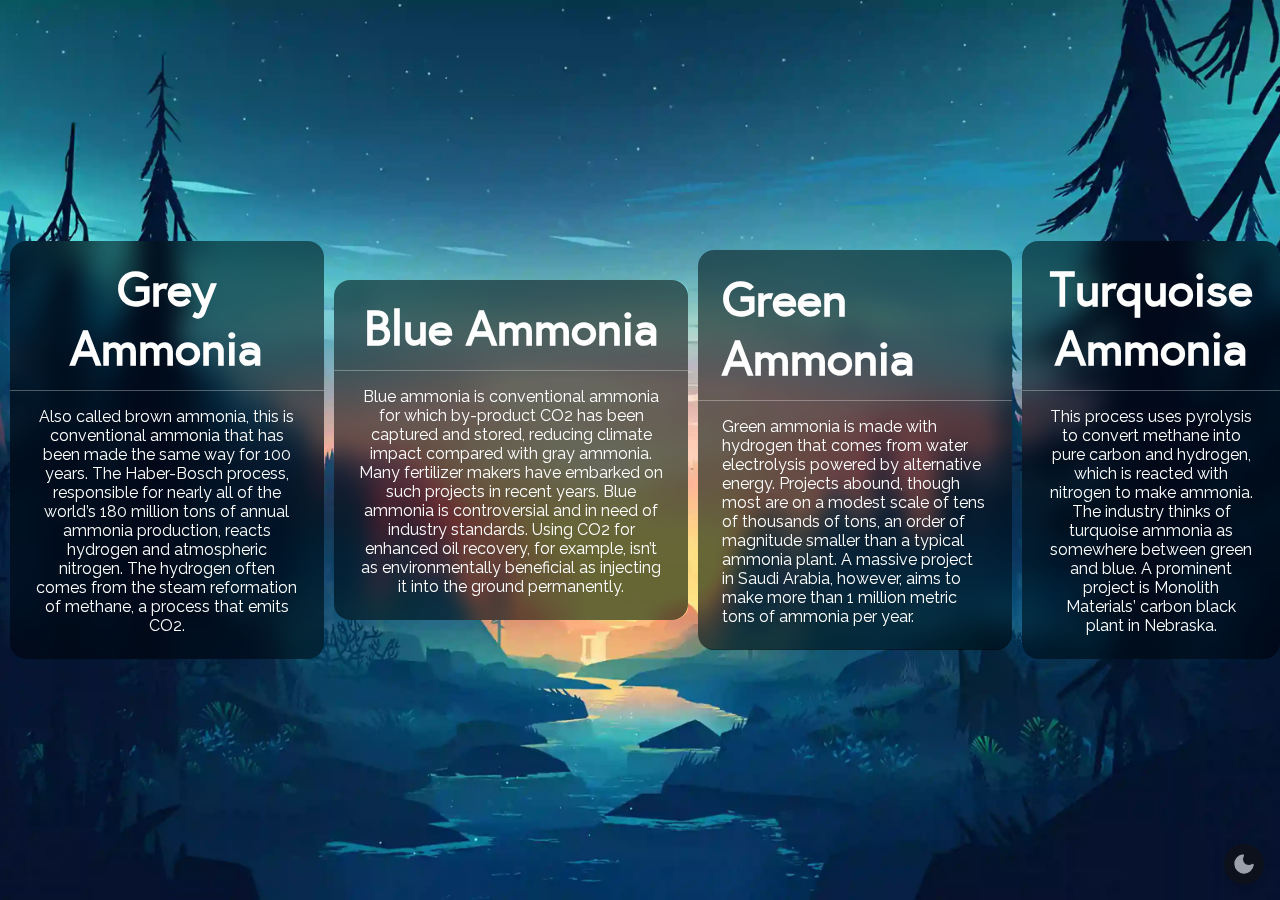
==== viewer.html @ a3c1992d "added content" ====
<!DOCTYPE html>
<html lang="en">
<head>
    <meta charset="UTF-8">
    <meta name="viewport" content="width=device-width, initial-scale=1.0">
    <meta name="description" content="Greener fuel, ammonia as fuel">

    <!-- Icons and manifest -->
    <link rel="apple-touch-icon" sizes="180x180" href="./apple-touch-icon.png">
    <link rel="icon" type="image/png" sizes="32x32" href="./favicon-32x32.png">
    <link rel="icon" type="image/png" sizes="16x16" href="./favicon-16x16.png">
    <link rel="manifest" href="./site.webmanifest">

    <title>Ammonia as Fuel</title>

    <link rel="stylesheet" href="assets/main.min.css">
    <link rel="stylesheet" href="assets/atoms.min.css">
    <link rel="stylesheet" href="assets/viewer.min.css">
    <link rel="stylesheet" href="assets/fonts.min.css">

    <script src="assets/lib/themeHandler.min.js" defer></script>
    <script src="assets/lib/ripple.min.js" defer></script>
    <script src="assets/javascript/main.min.js" defer></script>
</head>
<body class="ctr-c fh">
<!-- Bottom right theme button -->
<button class="ic-btn ctr-c brc" id="tBtn">
    <img src="static/icns/dark_mode_white.svg" alt="Change to dark theme" class="l" style="display:none">
    <img src="static/icns/light_mode_white.svg" alt="Change to light theme" class="d">
</button>
<!------>
<main class="txt-c p-txt__bg rd__1 fl-margin__0" style="margin-left: 10px">
    <h3 class="fs-3 mg-b__-75">Grey Ammonia</h3>
    <div class="btr-br fb"></div>
    <!------>
    <p>Also called brown ammonia, this is conventional ammonia that has been made the same way for 100 years.
        The Haber-Bosch process, responsible for nearly all of the world’s 180 million tons of annual ammonia production,
        reacts hydrogen and atmospheric nitrogen.
        The hydrogen often comes from the steam reformation of methane, a process that emits CO2.</p>
</main>
<main class="txt-c p-txt__bg rd__1 fl-margin__0" style="margin-left: 10px">
    <h3 class="fs-3 mg-b__-75">Blue Ammonia</h3>
    <div class="btr-br fb"></div>
    <!------>
    <p>Blue ammonia is conventional ammonia for which by-product CO2 has been captured and stored,
        reducing climate impact compared with gray ammonia.
        Many fertilizer makers have embarked on such projects in recent years.
        Blue ammonia is controversial and in need of industry standards.
        Using CO2 for enhanced oil recovery, for example,
        isn’t as environmentally beneficial as injecting it into the ground permanently.</p>
</main>
<main class=" p-txt__bg rd__1 fl-margin__0" style="margin-left: 10px">
    <h3 class="fs-3 mg-b__-75">Green Ammonia</h3>
    <div class="btr-br fb"></div>
    <!------>
    <p>Green ammonia is made with hydrogen that comes from water electrolysis powered by alternative energy.
        Projects abound, though most are on a modest scale of tens of thousands of tons,
        an order of magnitude smaller than a typical ammonia plant.
        A massive project in Saudi Arabia, however, aims to make more than 1 million metric tons of ammonia per year.</p>
</main>
<main class="txt-c p-txt__bg rd__1 fl-margin__0" style="margin-left: 10px">
    <h3 class="fs-3 mg-b__-75">Turquoise Ammonia</h3>
    <div class="btr-br fb"></div>
    <!------>
    <p>This process uses pyrolysis to convert methane into pure carbon and hydrogen,
        which is reacted with nitrogen to make ammonia.
        The industry thinks of turquoise ammonia as somewhere between green and blue.
        A prominent project is Monolith Materials’ carbon black plant in Nebraska.</p>
</main>
</body>
</html>
---- assets/main.min.css ----
body,body.lm{--brand:#1976d2;--p-brand:#1668ba;--s-brand:#13589c;--on-brand:#fff}body{padding:0;--g-green:#81c995;--g-orange:#fdd663;--g-red:#f28b82;--g-blue:#8ab4f8;--m-bg:#121212;--opp-bg:#fefefe;--not-that-opp-bg:rgba(255, 255, 255, .3);--ab-bg:rgba(0, 0, 0, .6);--flat-bg:#3f3f3f;--raised-bg:#5f5f5f;--higher-raised-bg:#7f7f7f;--max-raised-bg:#8f8f8f;--always-black:#000;--always-white:#fff;--not-funny-radius:.4rem;--funny-radius:1rem;--funnier-radius:1.5rem;--dont-use-this-radius:9999rem;--theme-trans-time:.44s;--misty:blur(12px) saturate(120%) brightness(120%);background-color:var(--m-bg);font-family:'Raleway',"Helvetica Neue",Helvetica,Courier,sans-serif;color:var(--opp-bg, #eee);transition:all var(--theme-trans-time) ease-in-out;transition-property:color,background-color}body.lm{--g-green:#34a853;--g-orange:#f9bb2d;--g-red:#ea4335;--g-blue:#4285f4;--m-bg:#fefefe;--opp-bg:#121212;--not-that-opp-bg:rgba(0, 0, 0, .3);--ab-bg:rgba(255, 255, 255, .6);--flat-bg:#ddd;--raised-bg:#ccc;--higher-raised-bg:#aaa;--max-raised-bg:#888}h1,h2,h3,h4{font-family:'Europa Regular',Helvetica,"Roboto Slab",Roboto,Arial,sans-serif}.f-btn,button{display:inline-block;-webkit-tap-highlight-color:transparent;border:0;outline:0;min-height:2rem;border-radius:var(--not-funny-radius);background-color:var(--brand);color:var(--on-brand);transition:background-color .2s ease-in-out,box-shadow .3s ease-in;box-shadow:0 3px 1px -2px rgba(0,0,0,.2),0 2px 2px 0 rgba(0,0,0,.14),0 1px 5px 0 rgba(0,0,0,.12);font-size:.8rem;line-height:2.25rem;font-weight:500;letter-spacing:.0892857143em;text-decoration:none;text-transform:uppercase;font-family:"Europa Regular",Roboto,Helvetica,sans-serif;padding:0 1rem}.f-btn:hover,button:hover{background-color:var(--p-brand);box-shadow:0 2px 4px -1px rgba(0,0,0,.2),0 4px 5px 0 rgba(0,0,0,.14),0 1px 10px 0 rgba(0,0,0,.12)}.f-btn:active,button:active{background-color:var(--s-brand)}button.ic-btn{height:2.5rem;width:2.5rem;border-radius:50%;background-color:var(--m-bg, #555);transition:all .2s ease-in-out;transition-property:background-color,opacity;opacity:.6;box-shadow:0 3px 5px -1px rgba(0,0,0,.2),0 6px 10px 0 rgba(0,0,0,.14),0 1px 18px 0 rgba(0,0,0,.12)}button.ic-btn.nbg{background-color:transparent!important}button.ic-btn:hover{background-color:var(--flat-bg, #666);opacity:1}button.ic-btn:active{background-color:var(--raised-bg, #888)}button.ic-btn#tBtn{transition:all .4s cubic-bezier(.53,.53,.49,1.59)}body.lm button.ic-btn#tBtn{transform:rotate(-360deg)}body.lm button.ic-btn>img{filter:invert(1)}button.ic-btn.lg>img{width:2.2rem;height:2.2rem}button.ic-btn>img{width:1.6rem;height:1.6rem;transition:filter var(--theme-trans-time) ease-in-out}header{position:fixed;top:-3.4rem;left:0;height:3.4rem;z-index:22;width:calc(100% - 2.4rem);display:flex;align-items:center;padding:0 1.2rem;transition:top .3s cubic-bezier(.4,0,0,1);background-color:var(--ab-bg, #111);backdrop-filter:var(--misty);border-radius:0 0 var(--funny-radius) var(--funny-radius)}header.v{top:0}body,header>*{margin:0}.btr-br{height:1px;background-color:var(--not-that-opp-bg);border-radius:1px}img{user-select:none;-webkit-user-drag:none}footer{background-color:var(--flat-bg);border-radius:var(--funny-radius) var(--funny-radius) 0 0;padding:1rem}footer>div.fr{display:flex;flex-wrap:wrap;margin:.7rem 0}footer>div.fr>a{color:var(--g-blue)}::-webkit-scrollbar{background-color:#fff;width:14px}::-webkit-scrollbar-track{background-color:#2b2b2b}::-webkit-scrollbar-corner{background-color:#2b2b2b}body.light ::-webkit-scrollbar-corner,body.light ::-webkit-scrollbar-track{background-color:#dfdfdf}::-webkit-scrollbar-thumb{background-color:#6b6b6b;border-radius:14px;border:3px solid #2b2b2b;transition:all 500ms ease-out}::-webkit-scrollbar-thumb:hover{background-color:#959595}.light ::-webkit-scrollbar-thumb{background-color:#969696!important;border:3px solid #dfdfdf!important}.light ::-webkit-scrollbar-thumb:hover{background-color:#656565!important}
---- assets/atoms.min.css ----
.fh{min-height:100vh}.fl-margin__0>:first-child{margin-top:0}.fl-margin__0>:last-child{margin-bottom:0}.mg-t__1{margin-top:1rem}.mg-t__-75{margin-top:.75rem}.mg-b__1{margin-bottom:1rem}.mg-b__-75{margin-bottom:.75rem}.mg-r__1{margin-right:1rem}.mg-r__-75{margin-right:.75rem}.mg-l__1{margin-left:1rem}.mg-l__-75{margin-left:.75rem}.mg-l__-5{margin-left:.5rem}.mg-l__-25{margin-left:.25rem}.p-txt{padding:1rem}.p-txt__bg{padding:1.2rem 1.5rem 1.5rem}.p-txt__bg>.fb{margin-left:-1.5rem;margin-right:-1.5rem}.ctr-c{display:flex;align-items:center;justify-content:center}.ctr-s{display:block;margin:0 auto}.txt-c{text-align:center}.fs-3{font-size:3em}.fs-2__5{font-size:2.5em}.fs-2{font-size:2em}.fs-1__5{font-size:1.5em}.fs-1{font-size:1em}.fs-__5{font-size:.5em}.w-100{width:100%}.op-0{opacity:0}.e-z12{box-shadow:0 7px 8px -4px rgba(0,0,0,.2),0 12px 17px 2px rgba(0,0,0,.14),0 5px 22px 4px rgba(0,0,0,.12)}.e-z6{box-shadow:0 3px 5px -1px rgba(0,0,0,.2),0 6px 10px 0 rgba(0,0,0,.14),0 1px 18px 0 rgba(0,0,0,.12)}.rd__1{border-radius:1rem}.fr>div.ff{flex-grow:1}.fr>*{margin:0 .5rem 0 0}.fr>:last-child{margin-right:0}.dp-b{display:block}.brc{position:fixed;bottom:1rem;right:1rem}.ratio__1-1:after{content:"";display:block;padding-bottom:100%}
---- assets/viewer.min.css ----
body{background-image:url(../static/img/horizon.webp);background-position:center;background-size:cover;background-repeat:no-repeat;overflow:hidden}main{background-color:var(--ab-bg);max-height:80vh;max-width:80vh;overflow:auto;backdrop-filter:var(--misty);transition:background-color .44s ease-in-out}
---- assets/fonts.min.css ----
@font-face{font-family:'Europa Regular';font-style:normal;font-display:swap;src:url(fonts/europareg.woff2) format("woff")}@font-face{font-family:'Raleway';font-style:normal;font-weight:400;font-display:swap;src:url(fonts/raleway.woff) format('woff');unicode-range:U+0000-00FF,U+0131,U+0152-0153,U+02BB-02BC,U+02C6,U+02DA,U+02DC,U+2000-206F,U+2074,U+20AC,U+2122,U+2191,U+2193,U+2212,U+2215,U+FEFF,U+FFFD}
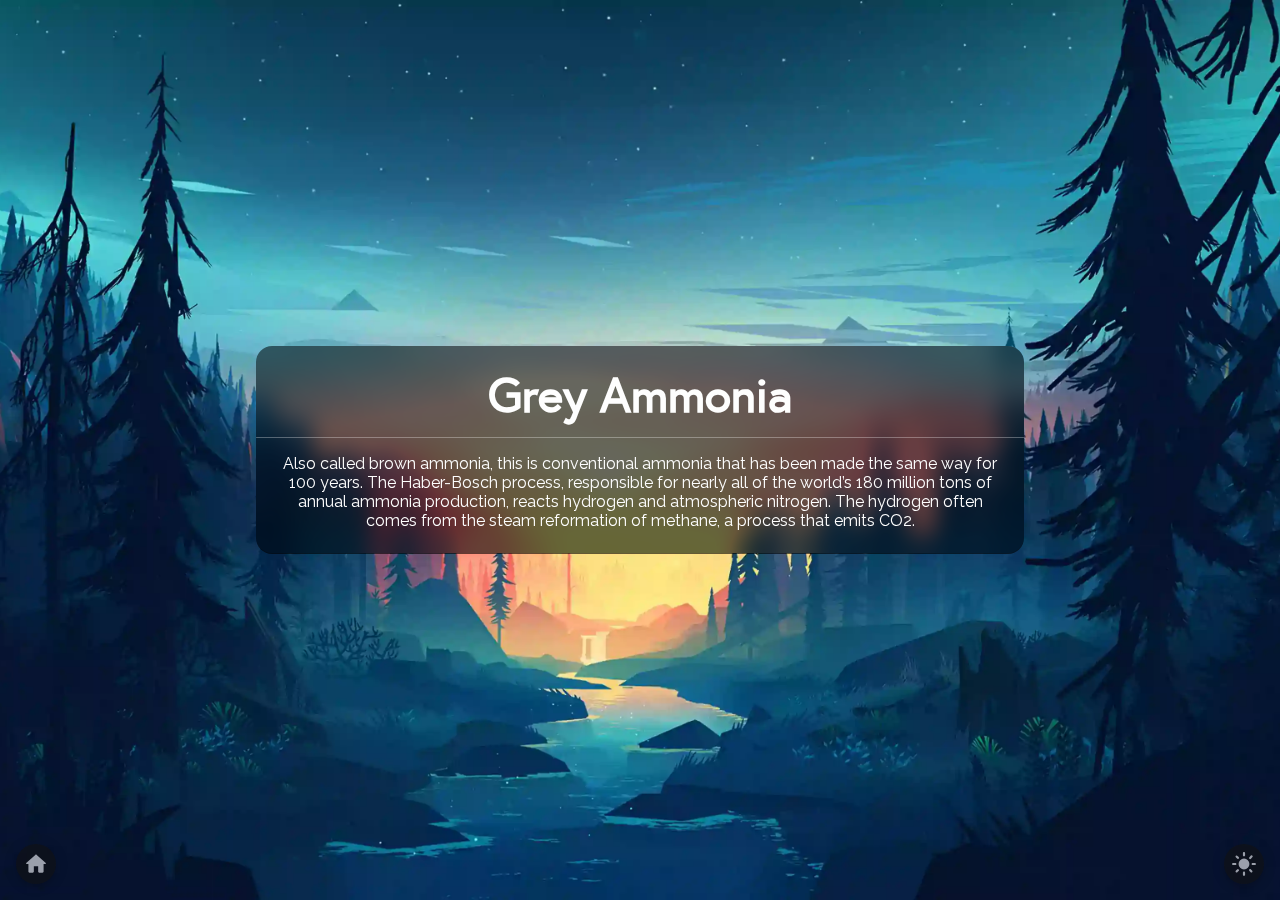
==== commit c917232d: "Added some JavaScript to go with content viewer and added proper links to read more buttons" ====
--- a/viewer.html
+++ b/viewer.html
@@ -20,16 +20,30 @@
 
     <script src="assets/lib/themeHandler.min.js" defer></script>
     <script src="assets/lib/ripple.min.js" defer></script>
+    <script src="assets/javascript/viewer.min.js" defer></script>
     <script src="assets/javascript/main.min.js" defer></script>
 </head>
 <body class="ctr-c fh">
 <!-- Bottom right theme button -->
 <button class="ic-btn ctr-c brc" id="tBtn">
-    <img src="static/icns/dark_mode_white.svg" alt="Change to dark theme" class="l" style="display:none">
-    <img src="static/icns/light_mode_white.svg" alt="Change to light theme" class="d">
+    <img src="static/icns/dark_mode_white.svg" alt="Change to dark theme" class="l lm">
+    <img src="static/icns/light_mode_white.svg" alt="Change to light theme" class="d dm">
 </button>
+<!-- Bottom left home button -->
+<button class="ic-btn ctr-c blc" onclick="document.location = './index.html'">
+    <img src="static/icns/home_white.svg" alt="Go home" class="l">
+</button>
+
+<div class="txt-c p-txt__bg rd__1 fl-margin__0 c c__l">
+    <h3>Loading, please wait...</h3>
+    <div class="btr-br fb"></div>
+    <p>If this message does not go away in a few seconds, please reload the page</p>
+    <button class="btn-rp f-btn" onclick="document.location.reload()">Reload</button>
+</div>
+
+<!-- Content -->
 <!------>
-<main class="txt-c p-txt__bg rd__1 fl-margin__0" style="margin-left: 10px">
+<div class="txt-c p-txt__bg rd__1 fl-margin__0 c c__grey">
     <h3 class="fs-3 mg-b__-75">Grey Ammonia</h3>
     <div class="btr-br fb"></div>
     <!------>
@@ -37,8 +51,8 @@
         The Haber-Bosch process, responsible for nearly all of the world’s 180 million tons of annual ammonia production,
         reacts hydrogen and atmospheric nitrogen.
         The hydrogen often comes from the steam reformation of methane, a process that emits CO2.</p>
-</main>
-<main class="txt-c p-txt__bg rd__1 fl-margin__0" style="margin-left: 10px">
+</div>
+<div class="txt-c p-txt__bg rd__1 fl-margin__0 c c__blue">
     <h3 class="fs-3 mg-b__-75">Blue Ammonia</h3>
     <div class="btr-br fb"></div>
     <!------>
@@ -48,8 +62,8 @@
         Blue ammonia is controversial and in need of industry standards.
         Using CO2 for enhanced oil recovery, for example,
         isn’t as environmentally beneficial as injecting it into the ground permanently.</p>
-</main>
-<main class=" p-txt__bg rd__1 fl-margin__0" style="margin-left: 10px">
+</div>
+<div class=" p-txt__bg rd__1 fl-margin__0 c c__green">
     <h3 class="fs-3 mg-b__-75">Green Ammonia</h3>
     <div class="btr-br fb"></div>
     <!------>
@@ -57,8 +71,8 @@
         Projects abound, though most are on a modest scale of tens of thousands of tons,
         an order of magnitude smaller than a typical ammonia plant.
         A massive project in Saudi Arabia, however, aims to make more than 1 million metric tons of ammonia per year.</p>
-</main>
-<main class="txt-c p-txt__bg rd__1 fl-margin__0" style="margin-left: 10px">
+</div>
+<div class="txt-c p-txt__bg rd__1 fl-margin__0 c c__t">
     <h3 class="fs-3 mg-b__-75">Turquoise Ammonia</h3>
     <div class="btr-br fb"></div>
     <!------>
@@ -66,6 +80,6 @@
         which is reacted with nitrogen to make ammonia.
         The industry thinks of turquoise ammonia as somewhere between green and blue.
         A prominent project is Monolith Materials’ carbon black plant in Nebraska.</p>
-</main>
+</div>
 </body>
 </html>--- a/assets/main.min.css
+++ b/assets/main.min.css
@@ -1 +1 @@
-body,body.lm{--brand:#1976d2;--p-brand:#1668ba;--s-brand:#13589c;--on-brand:#fff}body{padding:0;--g-green:#81c995;--g-orange:#fdd663;--g-red:#f28b82;--g-blue:#8ab4f8;--m-bg:#121212;--opp-bg:#fefefe;--not-that-opp-bg:rgba(255, 255, 255, .3);--ab-bg:rgba(0, 0, 0, .6);--flat-bg:#3f3f3f;--raised-bg:#5f5f5f;--higher-raised-bg:#7f7f7f;--max-raised-bg:#8f8f8f;--always-black:#000;--always-white:#fff;--not-funny-radius:.4rem;--funny-radius:1rem;--funnier-radius:1.5rem;--dont-use-this-radius:9999rem;--theme-trans-time:.44s;--misty:blur(12px) saturate(120%) brightness(120%);background-color:var(--m-bg);font-family:'Raleway',"Helvetica Neue",Helvetica,Courier,sans-serif;color:var(--opp-bg, #eee);transition:all var(--theme-trans-time) ease-in-out;transition-property:color,background-color}body.lm{--g-green:#34a853;--g-orange:#f9bb2d;--g-red:#ea4335;--g-blue:#4285f4;--m-bg:#fefefe;--opp-bg:#121212;--not-that-opp-bg:rgba(0, 0, 0, .3);--ab-bg:rgba(255, 255, 255, .6);--flat-bg:#ddd;--raised-bg:#ccc;--higher-raised-bg:#aaa;--max-raised-bg:#888}h1,h2,h3,h4{font-family:'Europa Regular',Helvetica,"Roboto Slab",Roboto,Arial,sans-serif}.f-btn,button{display:inline-block;-webkit-tap-highlight-color:transparent;border:0;outline:0;min-height:2rem;border-radius:var(--not-funny-radius);background-color:var(--brand);color:var(--on-brand);transition:background-color .2s ease-in-out,box-shadow .3s ease-in;box-shadow:0 3px 1px -2px rgba(0,0,0,.2),0 2px 2px 0 rgba(0,0,0,.14),0 1px 5px 0 rgba(0,0,0,.12);font-size:.8rem;line-height:2.25rem;font-weight:500;letter-spacing:.0892857143em;text-decoration:none;text-transform:uppercase;font-family:"Europa Regular",Roboto,Helvetica,sans-serif;padding:0 1rem}.f-btn:hover,button:hover{background-color:var(--p-brand);box-shadow:0 2px 4px -1px rgba(0,0,0,.2),0 4px 5px 0 rgba(0,0,0,.14),0 1px 10px 0 rgba(0,0,0,.12)}.f-btn:active,button:active{background-color:var(--s-brand)}button.ic-btn{height:2.5rem;width:2.5rem;border-radius:50%;background-color:var(--m-bg, #555);transition:all .2s ease-in-out;transition-property:background-color,opacity;opacity:.6;box-shadow:0 3px 5px -1px rgba(0,0,0,.2),0 6px 10px 0 rgba(0,0,0,.14),0 1px 18px 0 rgba(0,0,0,.12)}button.ic-btn.nbg{background-color:transparent!important}button.ic-btn:hover{background-color:var(--flat-bg, #666);opacity:1}button.ic-btn:active{background-color:var(--raised-bg, #888)}button.ic-btn#tBtn{transition:all .4s cubic-bezier(.53,.53,.49,1.59)}body.lm button.ic-btn#tBtn{transform:rotate(-360deg)}body.lm button.ic-btn>img{filter:invert(1)}button.ic-btn.lg>img{width:2.2rem;height:2.2rem}button.ic-btn>img{width:1.6rem;height:1.6rem;transition:filter var(--theme-trans-time) ease-in-out}header{position:fixed;top:-3.4rem;left:0;height:3.4rem;z-index:22;width:calc(100% - 2.4rem);display:flex;align-items:center;padding:0 1.2rem;transition:top .3s cubic-bezier(.4,0,0,1);background-color:var(--ab-bg, #111);backdrop-filter:var(--misty);border-radius:0 0 var(--funny-radius) var(--funny-radius)}header.v{top:0}body,header>*{margin:0}.btr-br{height:1px;background-color:var(--not-that-opp-bg);border-radius:1px}img{user-select:none;-webkit-user-drag:none}footer{background-color:var(--flat-bg);border-radius:var(--funny-radius) var(--funny-radius) 0 0;padding:1rem}footer>div.fr{display:flex;flex-wrap:wrap;margin:.7rem 0}footer>div.fr>a{color:var(--g-blue)}::-webkit-scrollbar{background-color:#fff;width:14px}::-webkit-scrollbar-track{background-color:#2b2b2b}::-webkit-scrollbar-corner{background-color:#2b2b2b}body.light ::-webkit-scrollbar-corner,body.light ::-webkit-scrollbar-track{background-color:#dfdfdf}::-webkit-scrollbar-thumb{background-color:#6b6b6b;border-radius:14px;border:3px solid #2b2b2b;transition:all 500ms ease-out}::-webkit-scrollbar-thumb:hover{background-color:#959595}.light ::-webkit-scrollbar-thumb{background-color:#969696!important;border:3px solid #dfdfdf!important}.light ::-webkit-scrollbar-thumb:hover{background-color:#656565!important}+body,body.lm{--brand: #1976d2;--p-brand: #1668ba;--s-brand: #13589c;--on-brand: #fff}body{padding:0;--g-green: #81c995;--g-orange: #fdd663;--g-red: #f28b82;--g-blue: #8ab4f8;--m-bg: #121212;--opp-bg: #fefefe;--not-that-opp-bg: rgba(255, 255, 255, .3);--ab-bg: rgba(0, 0, 0, .6);--flat-bg: #3f3f3f;--raised-bg: #5f5f5f;--higher-raised-bg: #7f7f7f;--max-raised-bg: #8f8f8f;--always-black: #000;--always-white: #fff;--not-funny-radius: .4rem;--funny-radius: 1rem;--funnier-radius: 1.5rem;--dont-use-this-radius: 9999rem;--theme-trans-time: .44s;--misty: blur(12px) saturate(120%) brightness(120%);background-color:var(--m-bg);font-family:'Raleway',"Helvetica Neue",Helvetica,Courier,sans-serif;color:var(--opp-bg, #eee);transition:all var(--theme-trans-time) ease-in-out;transition-property:color,background-color}body.lm{--g-green: #34a853;--g-orange: #f9bb2d;--g-red: #ea4335;--g-blue: #4285f4;--m-bg: #fefefe;--opp-bg: #121212;--not-that-opp-bg: rgba(0, 0, 0, .3);--ab-bg: rgba(255, 255, 255, .6);--flat-bg: #ddd;--raised-bg: #ccc;--higher-raised-bg: #aaa;--max-raised-bg: #888}h1,h2,h3,h4{font-family:'Europa Regular',Helvetica,"Roboto Slab",Roboto,Arial,sans-serif}.f-btn,button{display:inline-block;-webkit-tap-highlight-color:transparent;border:0;outline:0;min-height:2rem;border-radius:var(--not-funny-radius);background-color:var(--brand);color:var(--on-brand);transition:background-color .2s ease-in-out,box-shadow .3s ease-in;box-shadow:0 3px 1px -2px rgba(0,0,0,.2),0 2px 2px 0 rgba(0,0,0,.14),0 1px 5px 0 rgba(0,0,0,.12);font-size:.8rem;line-height:2.25rem;font-weight:500;letter-spacing:.0892857143em;text-decoration:none;text-transform:uppercase;font-family:"Europa Regular",Roboto,Helvetica,sans-serif;padding:0 1rem}.f-btn:hover,button:hover{background-color:var(--p-brand);box-shadow:0 2px 4px -1px rgba(0,0,0,.2),0 4px 5px 0 rgba(0,0,0,.14),0 1px 10px 0 rgba(0,0,0,.12)}.f-btn:active,button:active{background-color:var(--s-brand)}button.ic-btn{height:2.5rem;width:2.5rem;border-radius:50%;background-color:var(--m-bg, #555);transition:all .2s ease-in-out;transition-property:background-color,opacity;opacity:.6;box-shadow:0 3px 5px -1px rgba(0,0,0,.2),0 6px 10px 0 rgba(0,0,0,.14),0 1px 18px 0 rgba(0,0,0,.12)}button.ic-btn.nbg{background-color:transparent!important}button.ic-btn:hover{background-color:var(--flat-bg, #666);opacity:1}button.ic-btn:active{background-color:var(--raised-bg, #888)}button.ic-btn#tBtn{transition:all .4s cubic-bezier(.53,.53,.49,1.59)}body.lm button.ic-btn#tBtn{transform:rotate(-360deg)}body.lm button.ic-btn>img{filter:invert(1)}button.ic-btn.lg>img{width:2.2rem;height:2.2rem}button.ic-btn>img{width:1.6rem;height:1.6rem;transition:filter var(--theme-trans-time) ease-in-out}header{position:fixed;top:-3.4rem;left:0;height:3.4rem;z-index:22;width:calc(100% - 2.4rem);display:flex;align-items:center;padding:0 1.2rem;transition:top .3s cubic-bezier(.4,0,0,1);background-color:var(--ab-bg, #111);backdrop-filter:var(--misty);border-radius:0 0 var(--funny-radius) var(--funny-radius)}header.v{top:0}body,header>*{margin:0}.btr-br{height:1px;background-color:var(--not-that-opp-bg);border-radius:1px}img{user-select:none;-webkit-user-drag:none}footer{background-color:var(--flat-bg);border-radius:var(--funny-radius) var(--funny-radius) 0 0;padding:1rem}footer>div.fr{display:flex;flex-wrap:wrap;margin:.7rem 0}footer>div.fr>a{color:var(--g-blue)}::-webkit-scrollbar{background-color:#fff;width:14px}::-webkit-scrollbar-track{background-color:#2b2b2b}::-webkit-scrollbar-corner{background-color:#2b2b2b}body.light ::-webkit-scrollbar-corner,body.light ::-webkit-scrollbar-track{background-color:#dfdfdf}::-webkit-scrollbar-thumb{background-color:#6b6b6b;border-radius:14px;border:3px solid #2b2b2b;transition:all 500ms ease-out}::-webkit-scrollbar-thumb:hover{background-color:#959595}.light ::-webkit-scrollbar-thumb{background-color:#969696!important;border:3px solid #dfdfdf!important}.light ::-webkit-scrollbar-thumb:hover{background-color:#656565!important}--- a/assets/atoms.min.css
+++ b/assets/atoms.min.css
@@ -1 +1 @@
-.fh{min-height:100vh}.fl-margin__0>:first-child{margin-top:0}.fl-margin__0>:last-child{margin-bottom:0}.mg-t__1{margin-top:1rem}.mg-t__-75{margin-top:.75rem}.mg-b__1{margin-bottom:1rem}.mg-b__-75{margin-bottom:.75rem}.mg-r__1{margin-right:1rem}.mg-r__-75{margin-right:.75rem}.mg-l__1{margin-left:1rem}.mg-l__-75{margin-left:.75rem}.mg-l__-5{margin-left:.5rem}.mg-l__-25{margin-left:.25rem}.p-txt{padding:1rem}.p-txt__bg{padding:1.2rem 1.5rem 1.5rem}.p-txt__bg>.fb{margin-left:-1.5rem;margin-right:-1.5rem}.ctr-c{display:flex;align-items:center;justify-content:center}.ctr-s{display:block;margin:0 auto}.txt-c{text-align:center}.fs-3{font-size:3em}.fs-2__5{font-size:2.5em}.fs-2{font-size:2em}.fs-1__5{font-size:1.5em}.fs-1{font-size:1em}.fs-__5{font-size:.5em}.w-100{width:100%}.op-0{opacity:0}.e-z12{box-shadow:0 7px 8px -4px rgba(0,0,0,.2),0 12px 17px 2px rgba(0,0,0,.14),0 5px 22px 4px rgba(0,0,0,.12)}.e-z6{box-shadow:0 3px 5px -1px rgba(0,0,0,.2),0 6px 10px 0 rgba(0,0,0,.14),0 1px 18px 0 rgba(0,0,0,.12)}.rd__1{border-radius:1rem}.fr>div.ff{flex-grow:1}.fr>*{margin:0 .5rem 0 0}.fr>:last-child{margin-right:0}.dp-b{display:block}.brc{position:fixed;bottom:1rem;right:1rem}.ratio__1-1:after{content:"";display:block;padding-bottom:100%}+.fh{min-height:100vh}.fl-margin__0>:first-child{margin-top:0}.fl-margin__0>:last-child{margin-bottom:0}.mg-t__1{margin-top:1rem}.mg-t__-75{margin-top:.75rem}.mg-b__1{margin-bottom:1rem}.mg-b__-75{margin-bottom:.75rem}.mg-r__1{margin-right:1rem}.mg-r__-75{margin-right:.75rem}.mg-l__1{margin-left:1rem}.mg-l__-75{margin-left:.75rem}.mg-l__-5{margin-left:.5rem}.mg-l__-25{margin-left:.25rem}.p-txt{padding:1rem}.p-txt__bg{padding:1.2rem 1.5rem 1.5rem}.p-txt__bg>.fb{margin-left:-1.5rem;margin-right:-1.5rem}.ctr-c{display:flex;align-items:center;justify-content:center}.ctr-s{display:block;margin:0 auto}.txt-c{text-align:center}.fs-3{font-size:3em}.fs-2__5{font-size:2.5em}.fs-2{font-size:2em}.fs-1__5{font-size:1.5em}.fs-1{font-size:1em}.fs-__5{font-size:.5em}.w-100{width:100%}.op-0{opacity:0}.e-z12{box-shadow:0 7px 8px -4px rgba(0,0,0,.2),0 12px 17px 2px rgba(0,0,0,.14),0 5px 22px 4px rgba(0,0,0,.12)}.e-z6{box-shadow:0 3px 5px -1px rgba(0,0,0,.2),0 6px 10px 0 rgba(0,0,0,.14),0 1px 18px 0 rgba(0,0,0,.12)}.rd__1{border-radius:1rem}.fr>div.ff{flex-grow:1}.fr>*{margin:0 .5rem 0 0}.fr>:last-child{margin-right:0}.dp-b{display:block}.blc,.brc{position:fixed;bottom:1rem;z-index:12}.brc{right:1rem}.blc{left:1rem}body:not(.lm) .lm{display:none}body.lm .dm{display:none}.ratio__1-1:after{content:"";display:block;padding-bottom:100%}--- a/assets/viewer.min.css
+++ b/assets/viewer.min.css
@@ -1 +1 @@
-body{background-image:url(../static/img/horizon.webp);background-position:center;background-size:cover;background-repeat:no-repeat;overflow:hidden}main{background-color:var(--ab-bg);max-height:80vh;max-width:80vh;overflow:auto;backdrop-filter:var(--misty);transition:background-color .44s ease-in-out}+body{background-image:url(../static/img/horizon.webp);background-position:center;background-size:cover;background-repeat:no-repeat;overflow:hidden}div.c{background-color:var(--ab-bg);max-height:80vh;max-width:80vh;overflow:auto;backdrop-filter:var(--misty);transition:background-color .44s ease-in-out}body.p__blue div.c.c__l,body.p__green div.c.c__l,body.p__grey div.c.c__l,body.p__turquoise div.c.c__l,div.c{display:none}body.p__blue div.c.c__blue,body.p__green div.c.c__green,body.p__grey div.c.c__grey,body.p__turquoise div.c.c__t,div.c.c__l{display:block}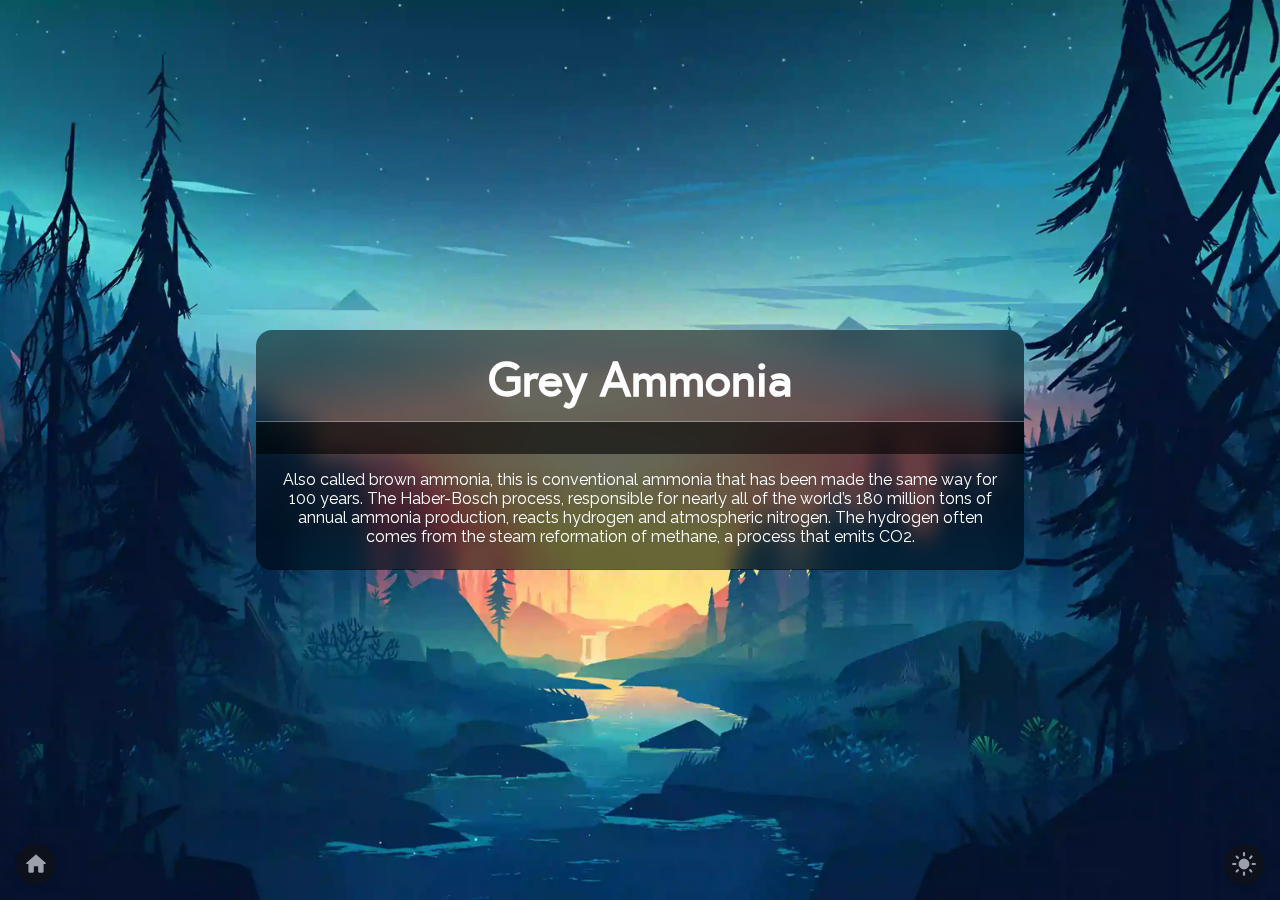
==== commit 09275f7a: "Some polishes to landing page" ====
--- a/viewer.html
+++ b/viewer.html
@@ -47,6 +47,12 @@
     <h3 class="fs-3 mg-b__-75">Grey Ammonia</h3>
     <div class="btr-br fb"></div>
     <!------>
+    <nav>
+        <button></button>
+        <button></button>
+        <button></button>
+        <button></button>
+    </nav>
     <p>Also called brown ammonia, this is conventional ammonia that has been made the same way for 100 years.
         The Haber-Bosch process, responsible for nearly all of the world’s 180 million tons of annual ammonia production,
         reacts hydrogen and atmospheric nitrogen.
@@ -56,6 +62,12 @@
     <h3 class="fs-3 mg-b__-75">Blue Ammonia</h3>
     <div class="btr-br fb"></div>
     <!------>
+    <nav>
+        <button class="s">Lol</button>
+        <button>Have</button>
+        <button>Fun</button>
+        <button>!!!</button>
+    </nav>
     <p>Blue ammonia is conventional ammonia for which by-product CO2 has been captured and stored,
         reducing climate impact compared with gray ammonia.
         Many fertilizer makers have embarked on such projects in recent years.
@@ -67,6 +79,12 @@
     <h3 class="fs-3 mg-b__-75">Green Ammonia</h3>
     <div class="btr-br fb"></div>
     <!------>
+    <nav>
+        <button></button>
+        <button></button>
+        <button></button>
+        <button></button>
+    </nav>
     <p>Green ammonia is made with hydrogen that comes from water electrolysis powered by alternative energy.
         Projects abound, though most are on a modest scale of tens of thousands of tons,
         an order of magnitude smaller than a typical ammonia plant.
@@ -76,6 +94,12 @@
     <h3 class="fs-3 mg-b__-75">Turquoise Ammonia</h3>
     <div class="btr-br fb"></div>
     <!------>
+    <nav>
+        <button></button>
+        <button></button>
+        <button></button>
+        <button></button>
+    </nav>
     <p>This process uses pyrolysis to convert methane into pure carbon and hydrogen,
         which is reacted with nitrogen to make ammonia.
         The industry thinks of turquoise ammonia as somewhere between green and blue.
--- a/assets/main.min.css
+++ b/assets/main.min.css
@@ -1 +1 @@
-body,body.lm{--brand: #1976d2;--p-brand: #1668ba;--s-brand: #13589c;--on-brand: #fff}body{padding:0;--g-green: #81c995;--g-orange: #fdd663;--g-red: #f28b82;--g-blue: #8ab4f8;--m-bg: #121212;--opp-bg: #fefefe;--not-that-opp-bg: rgba(255, 255, 255, .3);--ab-bg: rgba(0, 0, 0, .6);--flat-bg: #3f3f3f;--raised-bg: #5f5f5f;--higher-raised-bg: #7f7f7f;--max-raised-bg: #8f8f8f;--always-black: #000;--always-white: #fff;--not-funny-radius: .4rem;--funny-radius: 1rem;--funnier-radius: 1.5rem;--dont-use-this-radius: 9999rem;--theme-trans-time: .44s;--misty: blur(12px) saturate(120%) brightness(120%);background-color:var(--m-bg);font-family:'Raleway',"Helvetica Neue",Helvetica,Courier,sans-serif;color:var(--opp-bg, #eee);transition:all var(--theme-trans-time) ease-in-out;transition-property:color,background-color}body.lm{--g-green: #34a853;--g-orange: #f9bb2d;--g-red: #ea4335;--g-blue: #4285f4;--m-bg: #fefefe;--opp-bg: #121212;--not-that-opp-bg: rgba(0, 0, 0, .3);--ab-bg: rgba(255, 255, 255, .6);--flat-bg: #ddd;--raised-bg: #ccc;--higher-raised-bg: #aaa;--max-raised-bg: #888}h1,h2,h3,h4{font-family:'Europa Regular',Helvetica,"Roboto Slab",Roboto,Arial,sans-serif}.f-btn,button{display:inline-block;-webkit-tap-highlight-color:transparent;border:0;outline:0;min-height:2rem;border-radius:var(--not-funny-radius);background-color:var(--brand);color:var(--on-brand);transition:background-color .2s ease-in-out,box-shadow .3s ease-in;box-shadow:0 3px 1px -2px rgba(0,0,0,.2),0 2px 2px 0 rgba(0,0,0,.14),0 1px 5px 0 rgba(0,0,0,.12);font-size:.8rem;line-height:2.25rem;font-weight:500;letter-spacing:.0892857143em;text-decoration:none;text-transform:uppercase;font-family:"Europa Regular",Roboto,Helvetica,sans-serif;padding:0 1rem}.f-btn:hover,button:hover{background-color:var(--p-brand);box-shadow:0 2px 4px -1px rgba(0,0,0,.2),0 4px 5px 0 rgba(0,0,0,.14),0 1px 10px 0 rgba(0,0,0,.12)}.f-btn:active,button:active{background-color:var(--s-brand)}button.ic-btn{height:2.5rem;width:2.5rem;border-radius:50%;background-color:var(--m-bg, #555);transition:all .2s ease-in-out;transition-property:background-color,opacity;opacity:.6;box-shadow:0 3px 5px -1px rgba(0,0,0,.2),0 6px 10px 0 rgba(0,0,0,.14),0 1px 18px 0 rgba(0,0,0,.12)}button.ic-btn.nbg{background-color:transparent!important}button.ic-btn:hover{background-color:var(--flat-bg, #666);opacity:1}button.ic-btn:active{background-color:var(--raised-bg, #888)}button.ic-btn#tBtn{transition:all .4s cubic-bezier(.53,.53,.49,1.59)}body.lm button.ic-btn#tBtn{transform:rotate(-360deg)}body.lm button.ic-btn>img{filter:invert(1)}button.ic-btn.lg>img{width:2.2rem;height:2.2rem}button.ic-btn>img{width:1.6rem;height:1.6rem;transition:filter var(--theme-trans-time) ease-in-out}header{position:fixed;top:-3.4rem;left:0;height:3.4rem;z-index:22;width:calc(100% - 2.4rem);display:flex;align-items:center;padding:0 1.2rem;transition:top .3s cubic-bezier(.4,0,0,1);background-color:var(--ab-bg, #111);backdrop-filter:var(--misty);border-radius:0 0 var(--funny-radius) var(--funny-radius)}header.v{top:0}body,header>*{margin:0}.btr-br{height:1px;background-color:var(--not-that-opp-bg);border-radius:1px}img{user-select:none;-webkit-user-drag:none}footer{background-color:var(--flat-bg);border-radius:var(--funny-radius) var(--funny-radius) 0 0;padding:1rem}footer>div.fr{display:flex;flex-wrap:wrap;margin:.7rem 0}footer>div.fr>a{color:var(--g-blue)}::-webkit-scrollbar{background-color:#fff;width:14px}::-webkit-scrollbar-track{background-color:#2b2b2b}::-webkit-scrollbar-corner{background-color:#2b2b2b}body.light ::-webkit-scrollbar-corner,body.light ::-webkit-scrollbar-track{background-color:#dfdfdf}::-webkit-scrollbar-thumb{background-color:#6b6b6b;border-radius:14px;border:3px solid #2b2b2b;transition:all 500ms ease-out}::-webkit-scrollbar-thumb:hover{background-color:#959595}.light ::-webkit-scrollbar-thumb{background-color:#969696!important;border:3px solid #dfdfdf!important}.light ::-webkit-scrollbar-thumb:hover{background-color:#656565!important}+body,body.lm{--brand:#1976d2;--p-brand:#1668ba;--s-brand:#13589c;--on-brand:#fff}body{padding:0;--g-green:#81c995;--g-orange:#fdd663;--g-red:#f28b82;--g-blue:#8ab4f8;--m-bg:#121212;--opp-bg:#fefefe;--not-that-opp-bg:rgba(255, 255, 255, .3);--ab-bg:rgba(0, 0, 0, .6);--flat-bg:#3f3f3f;--raised-bg:#5f5f5f;--higher-raised-bg:#7f7f7f;--max-raised-bg:#8f8f8f;--always-black:#000;--always-white:#fff;--not-funny-radius:.4rem;--funny-radius:1rem;--funnier-radius:1.5rem;--dont-use-this-radius:9999rem;--theme-trans-time:.44s;--misty:blur(12px) saturate(120%) brightness(120%);background-color:var(--m-bg);font-family:'Raleway',"Helvetica Neue",Helvetica,Courier,sans-serif;color:var(--opp-bg, #eee);transition:all var(--theme-trans-time) ease-in-out;transition-property:color,background-color}body.lm{--g-green:#34a853;--g-orange:#f9bb2d;--g-red:#ea4335;--g-blue:#4285f4;--m-bg:#fefefe;--opp-bg:#121212;--not-that-opp-bg:rgba(0, 0, 0, .3);--ab-bg:rgba(255, 255, 255, .6);--flat-bg:#ddd;--raised-bg:#ccc;--higher-raised-bg:#aaa;--max-raised-bg:#888}h1,h2,h3,h4{font-family:'Europa Regular',Helvetica,"Roboto Slab",Roboto,Arial,sans-serif}.f-btn,button{display:inline-block;-webkit-tap-highlight-color:transparent;border:0;outline:0;min-height:2rem;border-radius:var(--not-funny-radius);background-color:var(--brand);color:var(--on-brand);transition:background-color .2s ease-in-out,box-shadow .3s ease-in;box-shadow:0 3px 1px -2px rgba(0,0,0,.2),0 2px 2px 0 rgba(0,0,0,.14),0 1px 5px 0 rgba(0,0,0,.12);font-size:.8rem;line-height:2.25rem;font-weight:500;letter-spacing:.0892857143em;text-decoration:none;text-transform:uppercase;font-family:"Europa Regular",Roboto,Helvetica,sans-serif;padding:0 1rem}.f-btn:hover,button:hover{background-color:var(--p-brand);box-shadow:0 2px 4px -1px rgba(0,0,0,.2),0 4px 5px 0 rgba(0,0,0,.14),0 1px 10px 0 rgba(0,0,0,.12)}.f-btn:active,button:active{background-color:var(--s-brand)}button.ic-btn{height:2.5rem;width:2.5rem;border-radius:50%;background-color:var(--m-bg, #555);transition:all .2s ease-in-out;transition-property:background-color,opacity;opacity:.6;box-shadow:0 3px 5px -1px rgba(0,0,0,.2),0 6px 10px 0 rgba(0,0,0,.14),0 1px 18px 0 rgba(0,0,0,.12)}button.ic-btn.nbg{background-color:transparent!important}button.ic-btn:hover{background-color:var(--flat-bg, #666);opacity:1}button.ic-btn:active{background-color:var(--raised-bg, #888)}button.ic-btn#tBtn{transition:all .4s cubic-bezier(.53,.53,.49,1.59)}body.lm button.ic-btn#tBtn{transform:rotate(-360deg)}body.lm button.ic-btn>img{filter:invert(1)}button.ic-btn.lg>img{width:2.2rem;height:2.2rem}button.ic-btn>img{width:1.6rem;height:1.6rem;transition:filter var(--theme-trans-time) ease-in-out}div.c,header{backdrop-filter:var(--misty)}header{position:fixed;top:-3.4rem;left:0;height:3.4rem;z-index:22;width:calc(100% - 2.4rem);display:flex;align-items:center;padding:0 1.2rem;transition:top .3s cubic-bezier(.4,0,0,1);background-color:var(--ab-bg, #111);border-radius:0 0 var(--funny-radius) var(--funny-radius)}header.v{top:0}body,header>*{margin:0}.btr-br{height:1px;background-color:var(--not-that-opp-bg);border-radius:1px}img{user-select:none;-webkit-user-drag:none}div.c{background-color:var(--ab-bg);transition:background-color .44s ease-in-out}footer{background-color:var(--flat-bg);border-radius:var(--funny-radius) var(--funny-radius) 0 0;padding:1rem}footer>div.fr{display:flex;flex-wrap:wrap;margin:.7rem 0}footer>div.fr>a{color:var(--g-blue)}::-webkit-scrollbar{background-color:#fff;width:14px}::-webkit-scrollbar-track{background-color:#2b2b2b}::-webkit-scrollbar-corner{background-color:#2b2b2b}body.light ::-webkit-scrollbar-corner,body.light ::-webkit-scrollbar-track{background-color:#dfdfdf}::-webkit-scrollbar-thumb{background-color:#6b6b6b;border-radius:14px;border:3px solid #2b2b2b;transition:all 500ms ease-out}::-webkit-scrollbar-thumb:hover{background-color:#959595}.light ::-webkit-scrollbar-thumb{background-color:#969696!important;border:3px solid #dfdfdf!important}.light ::-webkit-scrollbar-thumb:hover{background-color:#656565!important}--- a/assets/atoms.min.css
+++ b/assets/atoms.min.css
@@ -1 +1 @@
-.fh{min-height:100vh}.fl-margin__0>:first-child{margin-top:0}.fl-margin__0>:last-child{margin-bottom:0}.mg-t__1{margin-top:1rem}.mg-t__-75{margin-top:.75rem}.mg-b__1{margin-bottom:1rem}.mg-b__-75{margin-bottom:.75rem}.mg-r__1{margin-right:1rem}.mg-r__-75{margin-right:.75rem}.mg-l__1{margin-left:1rem}.mg-l__-75{margin-left:.75rem}.mg-l__-5{margin-left:.5rem}.mg-l__-25{margin-left:.25rem}.p-txt{padding:1rem}.p-txt__bg{padding:1.2rem 1.5rem 1.5rem}.p-txt__bg>.fb{margin-left:-1.5rem;margin-right:-1.5rem}.ctr-c{display:flex;align-items:center;justify-content:center}.ctr-s{display:block;margin:0 auto}.txt-c{text-align:center}.fs-3{font-size:3em}.fs-2__5{font-size:2.5em}.fs-2{font-size:2em}.fs-1__5{font-size:1.5em}.fs-1{font-size:1em}.fs-__5{font-size:.5em}.w-100{width:100%}.op-0{opacity:0}.e-z12{box-shadow:0 7px 8px -4px rgba(0,0,0,.2),0 12px 17px 2px rgba(0,0,0,.14),0 5px 22px 4px rgba(0,0,0,.12)}.e-z6{box-shadow:0 3px 5px -1px rgba(0,0,0,.2),0 6px 10px 0 rgba(0,0,0,.14),0 1px 18px 0 rgba(0,0,0,.12)}.rd__1{border-radius:1rem}.fr>div.ff{flex-grow:1}.fr>*{margin:0 .5rem 0 0}.fr>:last-child{margin-right:0}.dp-b{display:block}.blc,.brc{position:fixed;bottom:1rem;z-index:12}.brc{right:1rem}.blc{left:1rem}body:not(.lm) .lm{display:none}body.lm .dm{display:none}.ratio__1-1:after{content:"";display:block;padding-bottom:100%}+.fh{min-height:100vh}.fl-margin__0>:first-child{margin-top:0}.fl-margin__0>:last-child{margin-bottom:0}.mg-t__1{margin-top:1rem}.mg-t__-75{margin-top:.75rem}.mg-b__1{margin-bottom:1rem}.mg-b__-75{margin-bottom:.75rem}.mg-r__1{margin-right:1rem}.mg-r__-25{margin-right:.25rem}.mg-r__-75{margin-right:.75rem}.mg-l__1{margin-left:1rem}.mg-l__-75{margin-left:.75rem}.mg-l__-5{margin-left:.5rem}.mg-l__-25{margin-left:.25rem}.p-txt{padding:1rem}.p-txt__bg{padding:1.2rem 1.5rem 1.5rem}.p-txt__bg>.fb{margin-left:-1.5rem;margin-right:-1.5rem}.ctr-c{display:flex;align-items:center;justify-content:center}.ctr-s{display:block;margin:0 auto}.txt-c{text-align:center}.fs-3{font-size:3em}.fs-2__5{font-size:2.5em}.fs-2{font-size:2em}.fs-1__5{font-size:1.5em}.fs-1{font-size:1em}.fs-__5{font-size:.5em}.w-100{width:100%}.op-0{opacity:0}.e-z12{box-shadow:0 7px 8px -4px rgba(0,0,0,.2),0 12px 17px 2px rgba(0,0,0,.14),0 5px 22px 4px rgba(0,0,0,.12)}.e-z6{box-shadow:0 3px 5px -1px rgba(0,0,0,.2),0 6px 10px 0 rgba(0,0,0,.14),0 1px 18px 0 rgba(0,0,0,.12)}.rd__1{border-radius:1rem}.fr>div.ff{flex-grow:1}.fr>*{margin:0 .5rem 0 0}.fr>:last-child{margin-right:0}.dp-b{display:block}.blc,.brc{position:fixed;bottom:1rem;z-index:12}.brc{right:1rem}.blc{left:1rem}body:not(.lm) .lm{display:none}body.lm .dm{display:none}.ratio__1-1:after{content:"";display:block;padding-bottom:100%}.d-f{display:flex}.bg-f{background-attachment:fixed;background-position:center;background-size:cover}--- a/assets/viewer.min.css
+++ b/assets/viewer.min.css
@@ -1 +1 @@
-body{background-image:url(../static/img/horizon.webp);background-position:center;background-size:cover;background-repeat:no-repeat;overflow:hidden}div.c{background-color:var(--ab-bg);max-height:80vh;max-width:80vh;overflow:auto;backdrop-filter:var(--misty);transition:background-color .44s ease-in-out}body.p__blue div.c.c__l,body.p__green div.c.c__l,body.p__grey div.c.c__l,body.p__turquoise div.c.c__l,div.c{display:none}body.p__blue div.c.c__blue,body.p__green div.c.c__green,body.p__grey div.c.c__grey,body.p__turquoise div.c.c__t,div.c.c__l{display:block}+body{background-image:url(../static/img/horizon.webp);background-position:center;background-size:cover;background-repeat:no-repeat;overflow:hidden}div.c{max-height:80vh;max-width:80vh;overflow:auto}nav{display:flex;margin:0 -1.5rem}nav>button{flex-grow:1;box-shadow:none;border-radius:0;background-color:var(--ab-bg)}body.p__blue div.c.c__l,body.p__green div.c.c__l,body.p__grey div.c.c__l,body.p__turquoise div.c.c__l,div.c{display:none}body.p__blue div.c.c__blue,body.p__green div.c.c__green,body.p__grey div.c.c__grey,body.p__turquoise div.c.c__t,div.c.c__l{display:block}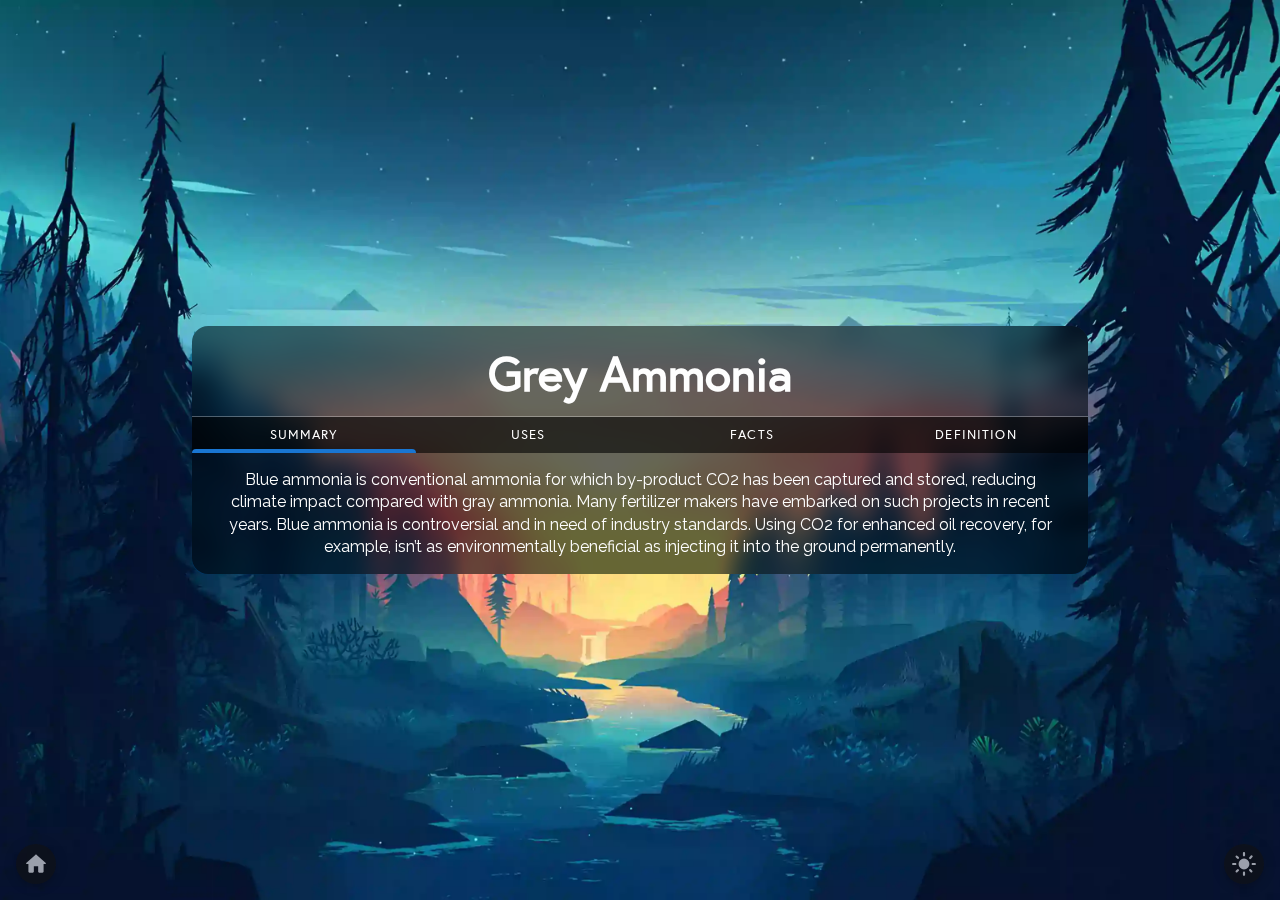
==== commit 9d8dc71f: "Added tab layout" ====
--- a/viewer.html
+++ b/viewer.html
@@ -23,7 +23,7 @@
     <script src="assets/javascript/viewer.min.js" defer></script>
     <script src="assets/javascript/main.min.js" defer></script>
 </head>
-<body class="ctr-c fh">
+<body class="ctr-c fh s1">
 <!-- Bottom right theme button -->
 <button class="ic-btn ctr-c brc" id="tBtn">
     <img src="static/icns/dark_mode_white.svg" alt="Change to dark theme" class="l lm">
@@ -48,62 +48,164 @@
     <div class="btr-br fb"></div>
     <!------>
     <nav>
-        <button></button>
-        <button></button>
-        <button></button>
-        <button></button>
-    </nav>
-    <p>Also called brown ammonia, this is conventional ammonia that has been made the same way for 100 years.
-        The Haber-Bosch process, responsible for nearly all of the world’s 180 million tons of annual ammonia production,
-        reacts hydrogen and atmospheric nitrogen.
-        The hydrogen often comes from the steam reformation of methane, a process that emits CO2.</p>
+        <button onclick="setPage(1)">Summary</button>
+        <button onclick="setPage(2)">Uses</button>
+        <button onclick="setPage(3)">Facts</button>
+        <button onclick="setPage(4)">Definition</button>
+        <div></div>
+    </nav>
+    <div class="cs">
+        <div class="o">
+            <p>Blue ammonia is conventional ammonia for which by-product CO2 has been captured and stored,
+                reducing climate impact compared with gray ammonia.
+                Many fertilizer makers have embarked on such projects in recent years.
+                Blue ammonia is controversial and in need of industry standards.
+                Using CO2 for enhanced oil recovery, for example,
+                isn’t as environmentally beneficial as injecting it into the ground permanently.</p>
+        </div>
+        <div class="t">
+            <h2>Used as feedstock to make blue hydrogen</h2>
+            <h4>Blue Hydrogen - essentially hydrogen made from fossil fuels capturing and storing the carbon dioxide produced instead of releasing it</h4>
+        </div>
+        <div class="th">
+            <h3>
+                <ul>
+                    <li>Many fertilizer makers have embarked on such projects in recent years.</li>
+                    <li>Blue ammonia is controversial and in need of industry standards.</li>
+                    <li>Yara - world's leading manufacturer and trader of ammonia
+                        trades about one third of the world's ammonia</li>
+                </ul>
+            </h3>
+        </div>
+        <div class="f">
+            <h2>Blue ammonia - conventional ammonia for which by-product CO2 has been captured and stored,
+                reducing climate impact compared with grey ammonia.
+            </h2>
+        </div>
+    </div>
 </div>
 <div class="txt-c p-txt__bg rd__1 fl-margin__0 c c__blue">
     <h3 class="fs-3 mg-b__-75">Blue Ammonia</h3>
-    <div class="btr-br fb"></div>
-    <!------>
-    <nav>
-        <button class="s">Lol</button>
-        <button>Have</button>
-        <button>Fun</button>
-        <button>!!!</button>
-    </nav>
-    <p>Blue ammonia is conventional ammonia for which by-product CO2 has been captured and stored,
-        reducing climate impact compared with gray ammonia.
-        Many fertilizer makers have embarked on such projects in recent years.
-        Blue ammonia is controversial and in need of industry standards.
-        Using CO2 for enhanced oil recovery, for example,
-        isn’t as environmentally beneficial as injecting it into the ground permanently.</p>
+    <div class="btr-br"></div>
+    <!------>
+    <nav>
+        <button onclick="setPage(1)">Summary</button>
+        <button onclick="setPage(2)">Uses</button>
+        <button onclick="setPage(3)">Facts</button>
+        <button onclick="setPage(4)">Definition</button>
+        <div></div>
+    </nav>
+    <div class="cs">
+        <div class="o">
+            <p>Blue ammonia is conventional ammonia for which by-product CO2 has been captured and stored,
+                reducing climate impact compared with gray ammonia.
+                Many fertilizer makers have embarked on such projects in recent years.
+                Blue ammonia is controversial and in need of industry standards.
+                Using CO2 for enhanced oil recovery, for example,
+                isn’t as environmentally beneficial as injecting it into the ground permanently.</p>
+        </div>
+        <div class="t">
+            <h2>Used as feedstock to make blue hydrogen</h2>
+            <h4>Blue Hydrogen - essentially hydrogen made from fossil fuels capturing and storing the carbon dioxide produced instead of releasing it</h4>
+        </div>
+        <div class="th">
+            <h3>
+                <ul>
+                    <li>Many fertilizer makers have embarked on such projects in recent years.</li>
+                    <li>Blue ammonia is controversial and in need of industry standards.</li>
+                    <li>Yara - world's leading manufacturer and trader of ammonia
+                    trades about one third of the world's ammonia</li>
+                </ul>
+            </h3>
+        </div>
+        <div class="f">
+            <h2>Blue ammonia - conventional ammonia for which by-product CO2 has been captured and stored,
+                reducing climate impact compared with grey ammonia.
+            </h2>
+        </div>
+    </div>
 </div>
 <div class=" p-txt__bg rd__1 fl-margin__0 c c__green">
     <h3 class="fs-3 mg-b__-75">Green Ammonia</h3>
     <div class="btr-br fb"></div>
     <!------>
     <nav>
-        <button></button>
-        <button></button>
-        <button></button>
-        <button></button>
-    </nav>
-    <p>Green ammonia is made with hydrogen that comes from water electrolysis powered by alternative energy.
-        Projects abound, though most are on a modest scale of tens of thousands of tons,
-        an order of magnitude smaller than a typical ammonia plant.
-        A massive project in Saudi Arabia, however, aims to make more than 1 million metric tons of ammonia per year.</p>
+        <button onclick="setPage(1)">Summary</button>
+        <button onclick="setPage(2)">Uses</button>
+        <button onclick="setPage(3)">Facts</button>
+        <button onclick="setPage(4)">Definition</button>
+        <div></div>
+    </nav>
+    <div class="cs">
+        <div class="o">
+            <p>Blue ammonia is conventional ammonia for which by-product CO2 has been captured and stored,
+                reducing climate impact compared with gray ammonia.
+                Many fertilizer makers have embarked on such projects in recent years.
+                Blue ammonia is controversial and in need of industry standards.
+                Using CO2 for enhanced oil recovery, for example,
+                isn’t as environmentally beneficial as injecting it into the ground permanently.</p>
+        </div>
+        <div class="t">
+            <h2>Used as feedstock to make blue hydrogen</h2>
+            <h4>Blue Hydrogen - essentially hydrogen made from fossil fuels capturing and storing the carbon dioxide produced instead of releasing it</h4>
+        </div>
+        <div class="th">
+            <h3>
+                <ul>
+                    <li>Many fertilizer makers have embarked on such projects in recent years.</li>
+                    <li>Blue ammonia is controversial and in need of industry standards.</li>
+                    <li>Yara - world's leading manufacturer and trader of ammonia
+                        trades about one third of the world's ammonia</li>
+                </ul>
+            </h3>
+        </div>
+        <div class="f">
+            <h2>Blue ammonia - conventional ammonia for which by-product CO2 has been captured and stored,
+                reducing climate impact compared with grey ammonia.
+            </h2>
+        </div>
+    </div>
 </div>
 <div class="txt-c p-txt__bg rd__1 fl-margin__0 c c__t">
     <h3 class="fs-3 mg-b__-75">Turquoise Ammonia</h3>
     <div class="btr-br fb"></div>
     <!------>
     <nav>
-        <button></button>
-        <button></button>
-        <button></button>
-        <button></button>
-    </nav>
-    <p>This process uses pyrolysis to convert methane into pure carbon and hydrogen,
-        which is reacted with nitrogen to make ammonia.
-        The industry thinks of turquoise ammonia as somewhere between green and blue.
-        A prominent project is Monolith Materials’ carbon black plant in Nebraska.</p>
+        <button onclick="setPage(1)">Summary</button>
+        <button onclick="setPage(2)">Uses</button>
+        <button onclick="setPage(3)">Facts</button>
+        <button onclick="setPage(4)">Definition</button>
+        <div></div>
+    </nav>
+    <div class="cs">
+        <div class="o">
+            <p>Blue ammonia is conventional ammonia for which by-product CO2 has been captured and stored,
+                reducing climate impact compared with gray ammonia.
+                Many fertilizer makers have embarked on such projects in recent years.
+                Blue ammonia is controversial and in need of industry standards.
+                Using CO2 for enhanced oil recovery, for example,
+                isn’t as environmentally beneficial as injecting it into the ground permanently.</p>
+        </div>
+        <div class="t">
+            <h2>Used as feedstock to make blue hydrogen</h2>
+            <h4>Blue Hydrogen - essentially hydrogen made from fossil fuels capturing and storing the carbon dioxide produced instead of releasing it</h4>
+        </div>
+        <div class="th">
+            <h3>
+                <ul>
+                    <li>Many fertilizer makers have embarked on such projects in recent years.</li>
+                    <li>Blue ammonia is controversial and in need of industry standards.</li>
+                    <li>Yara - world's leading manufacturer and trader of ammonia
+                        trades about one third of the world's ammonia</li>
+                </ul>
+            </h3>
+        </div>
+        <div class="f">
+            <h2>Blue ammonia - conventional ammonia for which by-product CO2 has been captured and stored,
+                reducing climate impact compared with grey ammonia.
+            </h2>
+        </div>
+    </div>
 </div>
 </body>
 </html>--- a/assets/viewer.min.css
+++ b/assets/viewer.min.css
@@ -1 +1 @@
-body{background-image:url(../static/img/horizon.webp);background-position:center;background-size:cover;background-repeat:no-repeat;overflow:hidden}div.c{max-height:80vh;max-width:80vh;overflow:auto}nav{display:flex;margin:0 -1.5rem}nav>button{flex-grow:1;box-shadow:none;border-radius:0;background-color:var(--ab-bg)}body.p__blue div.c.c__l,body.p__green div.c.c__l,body.p__grey div.c.c__l,body.p__turquoise div.c.c__l,div.c{display:none}body.p__blue div.c.c__blue,body.p__green div.c.c__green,body.p__grey div.c.c__grey,body.p__turquoise div.c.c__t,div.c.c__l{display:block}+body{background-image:url(../static/img/horizon.webp);background-position:center;background-size:cover;background-repeat:no-repeat;overflow:hidden}p{line-height:1.4}div.c{display:none;max-height:80vh;max-width:70vw;overflow:auto;padding:1.2rem 0 0;overflow-x:hidden}div.cs,nav{display:flex}nav{position:relative}nav>div{position:absolute;bottom:0;left:0;width:25%;height:.25rem;background-color:var(--brand);border-radius:4px 4px 0 0;transition:left .2s ease-in-out}body.s1 nav>div{left:0}body.s2 nav>div{left:25%}body.s3 nav>div{left:50%}body.s4 nav>div{left:75%}nav>button{width:25%;box-shadow:none;border-radius:0;background-color:var(--ab-bg)}div.cs{width:400%;transition:margin-left .2s ease-in-out}body.s1 div.cs,div.cs{margin-left:0}body.s2 div.cs{margin-left:-100%}body.s3 div.cs{margin-left:-200%}body.s4 div.cs{margin-left:-300%}div.cs>div{width:100%;padding:0 1.5rem;max-height:0;overflow:hidden;transition:max-height .5s ease-in-out}body.s1 div.cs>div.o,body.s2 div.cs>div.t,body.s3 div.cs>div.th,body.s4 div.cs>div.f{max-height:1000px}body.p__blue div.c.c__l,body.p__green div.c.c__l,body.p__grey div.c.c__l,body.p__turquoise div.c.c__l{display:none}body.p__blue div.c.c__blue,body.p__green div.c.c__green,body.p__grey div.c.c__grey,body.p__turquoise div.c.c__t,div.c.c__l{display:block}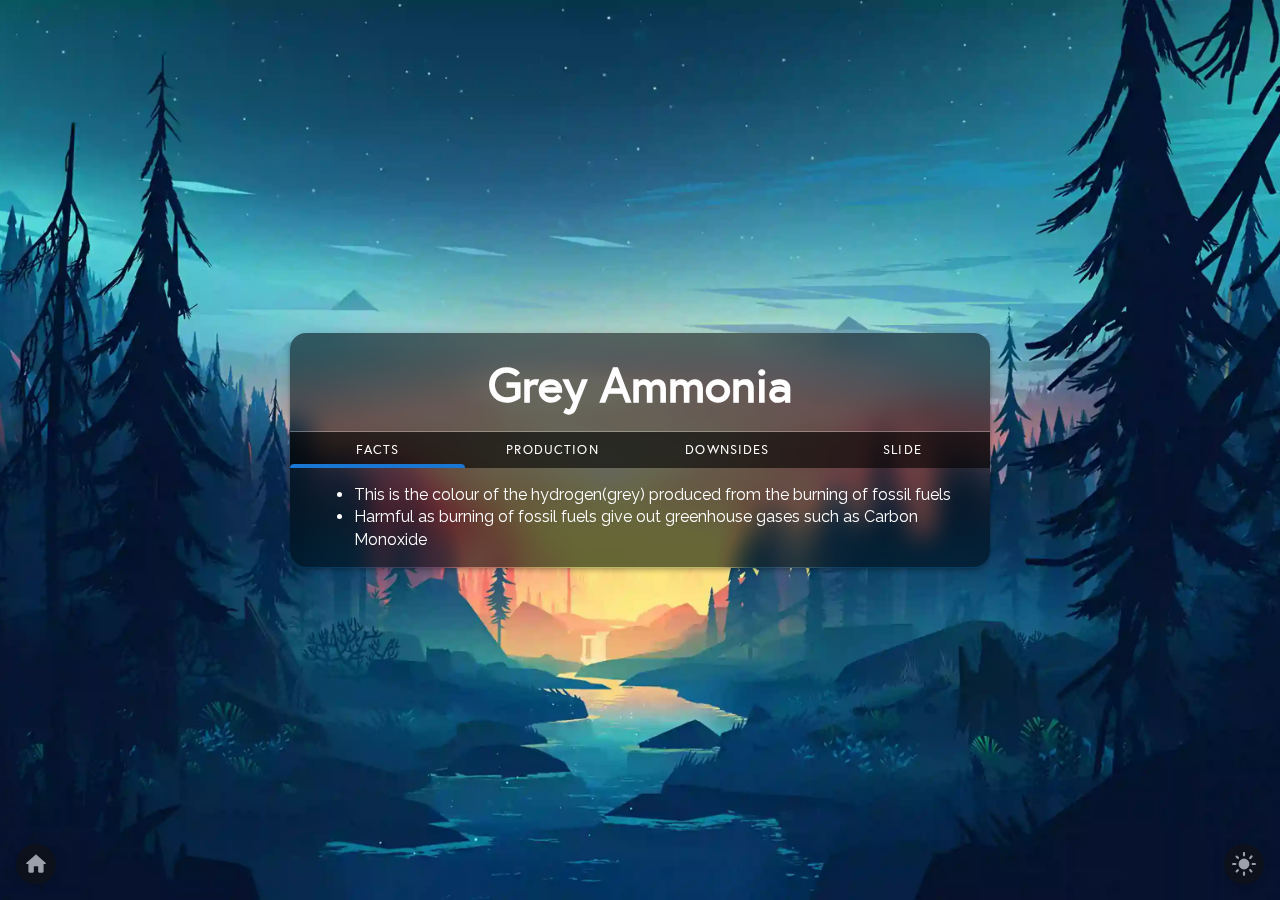
==== commit e7eb60f0: "Add content to subpages" ====
--- a/viewer.html
+++ b/viewer.html
@@ -48,39 +48,28 @@
     <div class="btr-br fb"></div>
     <!------>
     <nav>
-        <button onclick="setPage(1)">Summary</button>
-        <button onclick="setPage(2)">Uses</button>
-        <button onclick="setPage(3)">Facts</button>
-        <button onclick="setPage(4)">Definition</button>
+        <button onclick="setPage(1)">Facts</button>
+        <button onclick="setPage(2)">Production</button>
+        <button onclick="setPage(3)">Downsides</button>
+        <button onclick="setPage(4)">Slide</button>
         <div></div>
     </nav>
     <div class="cs">
         <div class="o">
-            <p>Blue ammonia is conventional ammonia for which by-product CO2 has been captured and stored,
-                reducing climate impact compared with gray ammonia.
-                Many fertilizer makers have embarked on such projects in recent years.
-                Blue ammonia is controversial and in need of industry standards.
-                Using CO2 for enhanced oil recovery, for example,
-                isn’t as environmentally beneficial as injecting it into the ground permanently.</p>
+            <ul style="text-align: start">
+                <li>This is the colour of the hydrogen(grey) produced from the burning of fossil fuels </li>
+                <li>Harmful as burning of fossil fuels give out greenhouse gases such as Carbon Monoxide</li>
+            </ul>
         </div>
         <div class="t">
-            <h2>Used as feedstock to make blue hydrogen</h2>
-            <h4>Blue Hydrogen - essentially hydrogen made from fossil fuels capturing and storing the carbon dioxide produced instead of releasing it</h4>
+            <h3>Burning of Fossil Fuels to produce Grey Hydrogen<br>
+                Haber-Bosch process to react Grey Hydrogen with Atmospheric Nitrogen to obtain Grey ammonia</h3>
         </div>
         <div class="th">
-            <h3>
-                <ul>
-                    <li>Many fertilizer makers have embarked on such projects in recent years.</li>
-                    <li>Blue ammonia is controversial and in need of industry standards.</li>
-                    <li>Yara - world's leading manufacturer and trader of ammonia
-                        trades about one third of the world's ammonia</li>
-                </ul>
-            </h3>
+            <h2>Burning of fossil fuels to produce Grey Hydrogen produces greenhouse gases that attributes to Global Warming</h2>
         </div>
         <div class="f">
-            <h2>Blue ammonia - conventional ammonia for which by-product CO2 has been captured and stored,
-                reducing climate impact compared with grey ammonia.
-            </h2>
+            <img src="static/img/slides/greySlide.png" alt="" class="w-100 mg-t__1 mg-b__1 rd__1">
         </div>
     </div>
 </div>
@@ -89,80 +78,79 @@
     <div class="btr-br"></div>
     <!------>
     <nav>
-        <button onclick="setPage(1)">Summary</button>
-        <button onclick="setPage(2)">Uses</button>
-        <button onclick="setPage(3)">Facts</button>
-        <button onclick="setPage(4)">Definition</button>
+        <button onclick="setPage(1)">Facts</button>
+        <button onclick="setPage(2)">Production</button>
+        <button onclick="setPage(3)">Downsides</button>
+        <button onclick="setPage(4)">Slide</button>
         <div></div>
     </nav>
     <div class="cs">
         <div class="o">
-            <p>Blue ammonia is conventional ammonia for which by-product CO2 has been captured and stored,
-                reducing climate impact compared with gray ammonia.
-                Many fertilizer makers have embarked on such projects in recent years.
-                Blue ammonia is controversial and in need of industry standards.
-                Using CO2 for enhanced oil recovery, for example,
-                isn’t as environmentally beneficial as injecting it into the ground permanently.</p>
+            <ul style="text-align: start">
+                <li>Made from Blue Hydrogen</li>
+                <li>Blue Hydrogen - Essentially hydrogen made from methane capturing and
+                    storing the carbon dioxide produced instead of releasing it</li>
+                <li>Blue Ammonia - Conventional ammonia for which by-product CO2
+                    has been captured and stored, reducing climate impact compared with grey ammonia.</li>
+                <li>Blue ammonia is controversial and in need of industry standards.</li>
+            </ul>
         </div>
         <div class="t">
-            <h2>Used as feedstock to make blue hydrogen</h2>
-            <h4>Blue Hydrogen - essentially hydrogen made from fossil fuels capturing and storing the carbon dioxide produced instead of releasing it</h4>
+            <h3>Methane pyrolysis/Burning of fossil fuels to produce Blue Hydrogen<br>
+                Haber-Bosch process to react Blue Hydrogen with Atmospheric Nitrogen to obtain Blue ammonia</h3>
         </div>
         <div class="th">
-            <h3>
-                <ul>
-                    <li>Many fertilizer makers have embarked on such projects in recent years.</li>
-                    <li>Blue ammonia is controversial and in need of industry standards.</li>
-                    <li>Yara - world's leading manufacturer and trader of ammonia
-                    trades about one third of the world's ammonia</li>
-                </ul>
-            </h3>
+            <ul style="text-align: start">
+                <li>Using CO2 for enhanced oil recovery, isn't that environmentally beneficial,
+                    and that is what factories do for production of Blue Ammonia.</li>
+                <li>Thus Blue Ammonia is controversial as it does not meet factory standards. </li>
+                <li>What they could have done was to inject the carbon dioxide into the ground permanently,
+                    as that is more environmentally friendly. </li>
+                <li>However activists might think of it as pollution.</li>
+            </ul>
         </div>
         <div class="f">
-            <h2>Blue ammonia - conventional ammonia for which by-product CO2 has been captured and stored,
-                reducing climate impact compared with grey ammonia.
-            </h2>
+            <img src="static/img/slides/blueSlide.png" alt="" class="w-100 mg-t__1 mg-b__1 rd__1">
         </div>
     </div>
 </div>
-<div class=" p-txt__bg rd__1 fl-margin__0 c c__green">
+<div class="txt-c p-txt__bg rd__1 fl-margin__0 c c__green">
     <h3 class="fs-3 mg-b__-75">Green Ammonia</h3>
     <div class="btr-br fb"></div>
     <!------>
     <nav>
-        <button onclick="setPage(1)">Summary</button>
-        <button onclick="setPage(2)">Uses</button>
-        <button onclick="setPage(3)">Facts</button>
-        <button onclick="setPage(4)">Definition</button>
+        <button onclick="setPage(1)">Facts</button>
+        <button onclick="setPage(2)">Production</button>
+        <button onclick="setPage(3)">Downsides</button>
+        <button onclick="setPage(4)">Slides</button>
         <div></div>
     </nav>
     <div class="cs">
         <div class="o">
-            <p>Blue ammonia is conventional ammonia for which by-product CO2 has been captured and stored,
-                reducing climate impact compared with gray ammonia.
-                Many fertilizer makers have embarked on such projects in recent years.
-                Blue ammonia is controversial and in need of industry standards.
-                Using CO2 for enhanced oil recovery, for example,
-                isn’t as environmentally beneficial as injecting it into the ground permanently.</p>
+            <ul style="text-align: start">
+                <li>Green ammonia is made with hydrogen that comes from water electrolysis powered by alternative energy. </li>
+                <li>Most projects abound are on a modest scale of tens of thousands of tons ammonia</li>
+                <li>An order of magnitude smaller than a typical ammonia plant.</li>
+                <li>Very similar to blue ammonia</li>
+            </ul>
         </div>
         <div class="t">
-            <h2>Used as feedstock to make blue hydrogen</h2>
-            <h4>Blue Hydrogen - essentially hydrogen made from fossil fuels capturing and storing the carbon dioxide produced instead of releasing it</h4>
+            <h3>Electrolysis of water to produce Green Hydrogen<br>
+                Haber-Bosch process to react Green Hydrogen with Atmospheric Nitrogen to obtain Green ammonia</h3>
         </div>
         <div class="th">
-            <h3>
-                <ul>
-                    <li>Many fertilizer makers have embarked on such projects in recent years.</li>
-                    <li>Blue ammonia is controversial and in need of industry standards.</li>
-                    <li>Yara - world's leading manufacturer and trader of ammonia
-                        trades about one third of the world's ammonia</li>
-                </ul>
-            </h3>
+            <ul style="text-align: start">
+                <li>Large amounts of energy is required for electrolysis of water.</li>
+                <li>This however, can be solved by using energy from solar panels/wind turbines</li>
+                <li>Thus, Green Ammonia is the Ammonia of the Future,
+                    as it extremely environmentally friendly, and produces energy efficiently</li>
+            </ul>
         </div>
         <div class="f">
-            <h2>Blue ammonia - conventional ammonia for which by-product CO2 has been captured and stored,
-                reducing climate impact compared with grey ammonia.
-            </h2>
+            <img src="static/img/slides/greenSlide1.png" alt="" class="w-100 mg-t__1 rd__1">
+            <i>Slide 1</i>
+            <img src="static/img/slides/greenSlide2.png" alt="" class="w-100 mg-t__1 rd__1">
+            <i class="mg-b__1 dp-b">Slide 2</i>
         </div>
     </div>
 </div>
@@ -171,39 +159,37 @@
     <div class="btr-br fb"></div>
     <!------>
     <nav>
-        <button onclick="setPage(1)">Summary</button>
-        <button onclick="setPage(2)">Uses</button>
-        <button onclick="setPage(3)">Facts</button>
-        <button onclick="setPage(4)">Definition</button>
+        <button onclick="setPage(1)">Facts</button>
+        <button onclick="setPage(2)">Production</button>
+        <button onclick="setPage(3)">Downsides</button>
+        <button onclick="setPage(4)">Slide</button>
         <div></div>
     </nav>
     <div class="cs">
         <div class="o">
-            <p>Blue ammonia is conventional ammonia for which by-product CO2 has been captured and stored,
-                reducing climate impact compared with gray ammonia.
-                Many fertilizer makers have embarked on such projects in recent years.
-                Blue ammonia is controversial and in need of industry standards.
-                Using CO2 for enhanced oil recovery, for example,
-                isn’t as environmentally beneficial as injecting it into the ground permanently.</p>
+            <ul style="text-align: start">
+                <li>Colour of hydrogen from methane pyrolysis</li>
+                <li>Produced by a process that directly splits methane into hydrogen and solid carbon.</li>
+                <li>Instead of being a waste, like CO2, that must be disposed of safely,
+                    solid carbon is potentially a resource, with various industrial uses.</li>
+                <li>Valuable by-product, oxygen, absent from methane splitting.</li>
+            </ul>
         </div>
         <div class="t">
-            <h2>Used as feedstock to make blue hydrogen</h2>
-            <h4>Blue Hydrogen - essentially hydrogen made from fossil fuels capturing and storing the carbon dioxide produced instead of releasing it</h4>
+            <h3>Methane pyrolysis to create Turquoise Hydrogen<br>
+                Haber-Bosch process to react Turquoise Hydrogen with Atmospheric Nitrogen to create Turqoise Ammonia</h3>
         </div>
         <div class="th">
-            <h3>
-                <ul>
-                    <li>Many fertilizer makers have embarked on such projects in recent years.</li>
-                    <li>Blue ammonia is controversial and in need of industry standards.</li>
-                    <li>Yara - world's leading manufacturer and trader of ammonia
-                        trades about one third of the world's ammonia</li>
-                </ul>
-            </h3>
+            <ul style="text-align: start">
+                <li>Uses extreme amounts of energy during methane pyrolysis.</li>
+                <li>Much more energy is required for this process as compared
+                    to the electrolysis of water to produce Green Ammonia.</li>
+                <li>There are no environment detriments,
+                    so Turquoise Ammonia is very environmentally friendly, similar to Green Ammonia</li>
+            </ul>
         </div>
         <div class="f">
-            <h2>Blue ammonia - conventional ammonia for which by-product CO2 has been captured and stored,
-                reducing climate impact compared with grey ammonia.
-            </h2>
+            <img src="static/img/slides/turqSlide.png" alt="" class="w-100 mg-t__1 mg-b__1 rd__1">
         </div>
     </div>
 </div>
--- a/assets/atoms.min.css
+++ b/assets/atoms.min.css
@@ -1 +1 @@
-.fh{min-height:100vh}.fl-margin__0>:first-child{margin-top:0}.fl-margin__0>:last-child{margin-bottom:0}.mg-t__1{margin-top:1rem}.mg-t__-75{margin-top:.75rem}.mg-b__1{margin-bottom:1rem}.mg-b__-75{margin-bottom:.75rem}.mg-r__1{margin-right:1rem}.mg-r__-25{margin-right:.25rem}.mg-r__-75{margin-right:.75rem}.mg-l__1{margin-left:1rem}.mg-l__-75{margin-left:.75rem}.mg-l__-5{margin-left:.5rem}.mg-l__-25{margin-left:.25rem}.p-txt{padding:1rem}.p-txt__bg{padding:1.2rem 1.5rem 1.5rem}.p-txt__bg>.fb{margin-left:-1.5rem;margin-right:-1.5rem}.ctr-c{display:flex;align-items:center;justify-content:center}.ctr-s{display:block;margin:0 auto}.txt-c{text-align:center}.fs-3{font-size:3em}.fs-2__5{font-size:2.5em}.fs-2{font-size:2em}.fs-1__5{font-size:1.5em}.fs-1{font-size:1em}.fs-__5{font-size:.5em}.w-100{width:100%}.op-0{opacity:0}.e-z12{box-shadow:0 7px 8px -4px rgba(0,0,0,.2),0 12px 17px 2px rgba(0,0,0,.14),0 5px 22px 4px rgba(0,0,0,.12)}.e-z6{box-shadow:0 3px 5px -1px rgba(0,0,0,.2),0 6px 10px 0 rgba(0,0,0,.14),0 1px 18px 0 rgba(0,0,0,.12)}.rd__1{border-radius:1rem}.fr>div.ff{flex-grow:1}.fr>*{margin:0 .5rem 0 0}.fr>:last-child{margin-right:0}.dp-b{display:block}.blc,.brc{position:fixed;bottom:1rem;z-index:12}.brc{right:1rem}.blc{left:1rem}body:not(.lm) .lm{display:none}body.lm .dm{display:none}.ratio__1-1:after{content:"";display:block;padding-bottom:100%}.d-f{display:flex}.bg-f{background-attachment:fixed;background-position:center;background-size:cover}+.fh{min-height:100vh}.fl-margin__0>:first-child{margin-top:0}.fl-margin__0>:last-child{margin-bottom:0}.mg-t__1{margin-top:1rem}.mg-t__-75{margin-top:.75rem}.mg-b__1{margin-bottom:1rem}.mg-b__-75{margin-bottom:.75rem}.mg-r__1{margin-right:1rem}.mg-r__-25{margin-right:.25rem}.mg-r__-75{margin-right:.75rem}.mg-l__1{margin-left:1rem}.mg-l__-75{margin-left:.75rem}.mg-l__-5{margin-left:.5rem}.mg-l__-25{margin-left:.25rem}.p-txt{padding:1rem}.p-txt__bg{padding:1.2rem 1.5rem 1.5rem}.p-txt__bg>.fb{margin-left:-1.5rem;margin-right:-1.5rem}.ctr-c{display:flex;align-items:center;justify-content:center}.ctr-s{display:block;margin:0 auto}.f-s{align-items:stretch}.txt-c{text-align:center}.fs-3{font-size:3em}.fs-2__5{font-size:2.5em}.fs-2{font-size:2em}.fs-1__5{font-size:1.5em}.fs-1{font-size:1em}.fs-__5{font-size:.5em}.w-100{width:100%}.op-0{opacity:0}.e-z12{box-shadow:0 7px 8px -4px rgba(0,0,0,.2),0 12px 17px 2px rgba(0,0,0,.14),0 5px 22px 4px rgba(0,0,0,.12)}.e-z6{box-shadow:0 3px 5px -1px rgba(0,0,0,.2),0 6px 10px 0 rgba(0,0,0,.14),0 1px 18px 0 rgba(0,0,0,.12)}.rd__1{border-radius:1rem}.fr>div.ff{flex-grow:1}.fr>*{margin:0 .5rem 0 0}.fr>:last-child{margin-right:0}.dp-b{display:block}.blc,.brc{position:fixed;bottom:1rem;z-index:12}.brc{right:1rem}.blc{left:1rem}body:not(.lm) .lm{display:none}body.lm .dm{display:none}.ratio__1-1:after{content:"";display:block;padding-bottom:100%}.d-f{display:flex}.bg-f{background-attachment:fixed;background-position:center;background-size:cover}--- a/assets/viewer.min.css
+++ b/assets/viewer.min.css
@@ -1 +1 @@
-body{background-image:url(../static/img/horizon.webp);background-position:center;background-size:cover;background-repeat:no-repeat;overflow:hidden}p{line-height:1.4}div.c{display:none;max-height:80vh;max-width:70vw;overflow:auto;padding:1.2rem 0 0;overflow-x:hidden}div.cs,nav{display:flex}nav{position:relative}nav>div{position:absolute;bottom:0;left:0;width:25%;height:.25rem;background-color:var(--brand);border-radius:4px 4px 0 0;transition:left .2s ease-in-out}body.s1 nav>div{left:0}body.s2 nav>div{left:25%}body.s3 nav>div{left:50%}body.s4 nav>div{left:75%}nav>button{width:25%;box-shadow:none;border-radius:0;background-color:var(--ab-bg)}div.cs{width:400%;transition:margin-left .2s ease-in-out}body.s1 div.cs,div.cs{margin-left:0}body.s2 div.cs{margin-left:-100%}body.s3 div.cs{margin-left:-200%}body.s4 div.cs{margin-left:-300%}div.cs>div{width:100%;padding:0 1.5rem;max-height:0;overflow:hidden;transition:max-height .5s ease-in-out}body.s1 div.cs>div.o,body.s2 div.cs>div.t,body.s3 div.cs>div.th,body.s4 div.cs>div.f{max-height:1000px}body.p__blue div.c.c__l,body.p__green div.c.c__l,body.p__grey div.c.c__l,body.p__turquoise div.c.c__l{display:none}body.p__blue div.c.c__blue,body.p__green div.c.c__green,body.p__grey div.c.c__grey,body.p__turquoise div.c.c__t,div.c.c__l{display:block}+body{background-image:url(../static/img/horizon.webp);background-position:center;background-size:cover;background-repeat:no-repeat;overflow:hidden}h2,h3,li,p,ul{line-height:1.4}div.c{display:none;max-height:80vh;max-width:min(calc(100vw - 2rem),700px);overflow:auto;padding:1.2rem 0 0;overflow-x:hidden;box-shadow:0 2px 4px -1px rgba(0,0,0,.2),0 4px 5px 0 rgba(0,0,0,.14),0 1px 10px 0 rgba(0,0,0,.12)}div.cs,nav{display:flex}nav{position:relative}nav>div{position:absolute;bottom:0;left:0;width:25%;height:.25rem;background-color:var(--brand);border-radius:4px 4px 0 0;transition:left .2s ease-in-out}body.s1 nav>div{left:0}body.s2 nav>div{left:25%}body.s3 nav>div{left:50%}body.s4 nav>div{left:75%}nav>button{width:25%;box-shadow:none;border-radius:0;background-color:var(--ab-bg);transition:all .44s ease-in-out;transition-property:background-color,color;color:var(--opp-bg)}div.cs{width:400%;transition:margin-left .2s ease-in-out}body.s1 div.cs,div.cs{margin-left:0}body.s2 div.cs{margin-left:-100%}body.s3 div.cs{margin-left:-200%}body.s4 div.cs{margin-left:-300%}div.cs>div{width:100%;padding:0 1.5rem;max-height:0;overflow:hidden;transition:max-height .5s ease-in-out}body.s1 div.cs>div.o,body.s2 div.cs>div.t,body.s3 div.cs>div.th,body.s4 div.cs>div.f{max-height:1000px}body.p__blue div.c.c__l,body.p__green div.c.c__l,body.p__grey div.c.c__l,body.p__turquoise div.c.c__l{display:none}body.p__blue div.c.c__blue,body.p__green div.c.c__green,body.p__grey div.c.c__grey,body.p__turquoise div.c.c__t,div.c.c__l{display:block}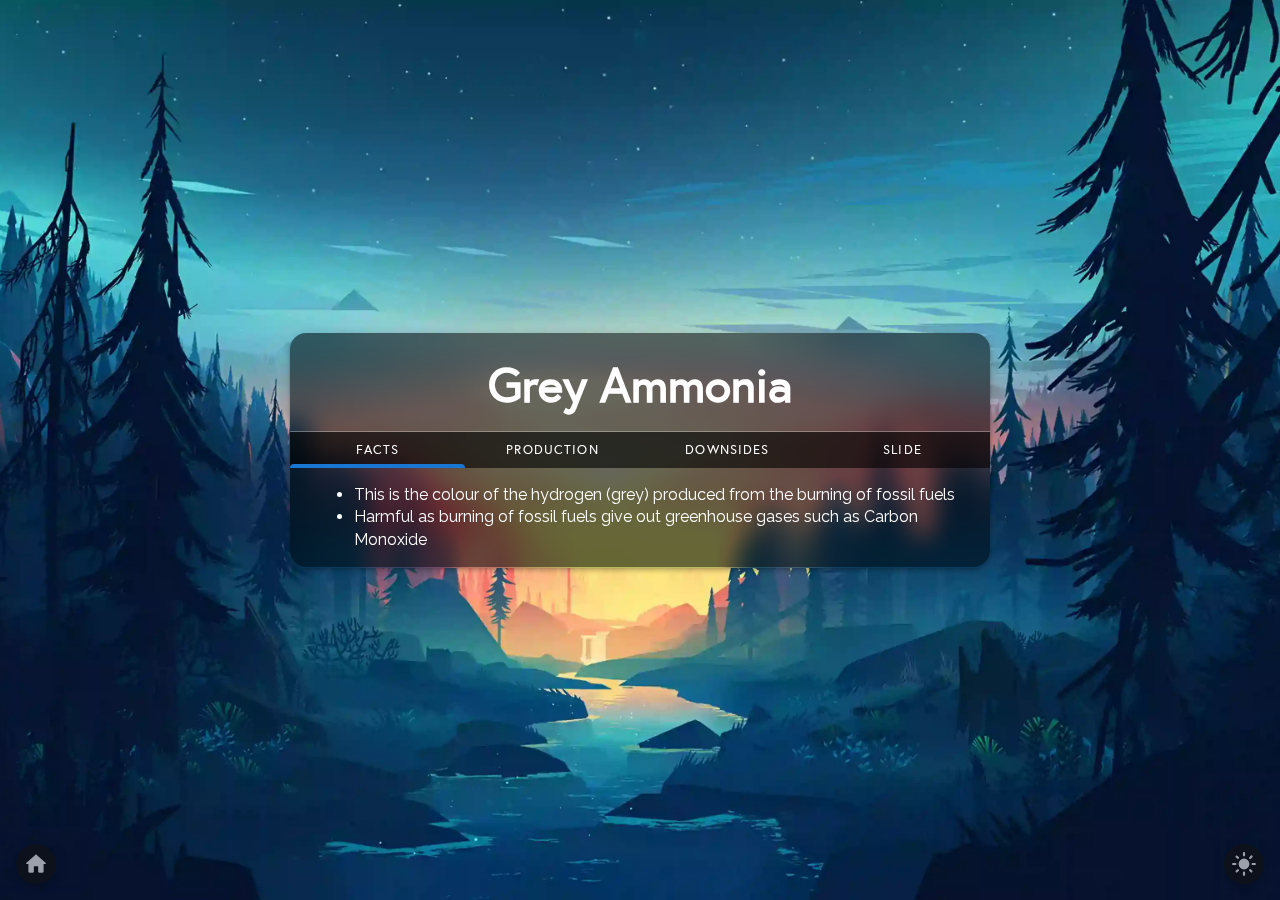
==== commit 0702dc15: "changed website summary, updated index.html, deleted demo.html, changed viewer.html content" ====
--- a/viewer.html
+++ b/viewer.html
@@ -19,7 +19,6 @@
     <link rel="stylesheet" href="assets/fonts.min.css">
 
     <script src="assets/lib/themeHandler.min.js" defer></script>
-    <script src="assets/lib/ripple.min.js" defer></script>
     <script src="assets/javascript/viewer.min.js" defer></script>
     <script src="assets/javascript/main.min.js" defer></script>
 </head>
@@ -57,7 +56,7 @@
     <div class="cs">
         <div class="o">
             <ul style="text-align: start">
-                <li>This is the colour of the hydrogen(grey) produced from the burning of fossil fuels </li>
+                <li>This is the colour of the hydrogen (grey) produced from the burning of fossil fuels </li>
                 <li>Harmful as burning of fossil fuels give out greenhouse gases such as Carbon Monoxide</li>
             </ul>
         </div>
--- a/assets/main.min.css
+++ b/assets/main.min.css
@@ -1 +1 @@
-body,body.lm{--brand:#1976d2;--p-brand:#1668ba;--s-brand:#13589c;--on-brand:#fff}body{padding:0;--g-green:#81c995;--g-orange:#fdd663;--g-red:#f28b82;--g-blue:#8ab4f8;--m-bg:#121212;--opp-bg:#fefefe;--not-that-opp-bg:rgba(255, 255, 255, .3);--ab-bg:rgba(0, 0, 0, .6);--flat-bg:#3f3f3f;--raised-bg:#5f5f5f;--higher-raised-bg:#7f7f7f;--max-raised-bg:#8f8f8f;--always-black:#000;--always-white:#fff;--not-funny-radius:.4rem;--funny-radius:1rem;--funnier-radius:1.5rem;--dont-use-this-radius:9999rem;--theme-trans-time:.44s;--misty:blur(12px) saturate(120%) brightness(120%);background-color:var(--m-bg);font-family:'Raleway',"Helvetica Neue",Helvetica,Courier,sans-serif;color:var(--opp-bg, #eee);transition:all var(--theme-trans-time) ease-in-out;transition-property:color,background-color}body.lm{--g-green:#34a853;--g-orange:#f9bb2d;--g-red:#ea4335;--g-blue:#4285f4;--m-bg:#fefefe;--opp-bg:#121212;--not-that-opp-bg:rgba(0, 0, 0, .3);--ab-bg:rgba(255, 255, 255, .6);--flat-bg:#ddd;--raised-bg:#ccc;--higher-raised-bg:#aaa;--max-raised-bg:#888}h1,h2,h3,h4{font-family:'Europa Regular',Helvetica,"Roboto Slab",Roboto,Arial,sans-serif}.f-btn,button{display:inline-block;-webkit-tap-highlight-color:transparent;border:0;outline:0;min-height:2rem;border-radius:var(--not-funny-radius);background-color:var(--brand);color:var(--on-brand);transition:background-color .2s ease-in-out,box-shadow .3s ease-in;box-shadow:0 3px 1px -2px rgba(0,0,0,.2),0 2px 2px 0 rgba(0,0,0,.14),0 1px 5px 0 rgba(0,0,0,.12);font-size:.8rem;line-height:2.25rem;font-weight:500;letter-spacing:.0892857143em;text-decoration:none;text-transform:uppercase;font-family:"Europa Regular",Roboto,Helvetica,sans-serif;padding:0 1rem}.f-btn:hover,button:hover{background-color:var(--p-brand);box-shadow:0 2px 4px -1px rgba(0,0,0,.2),0 4px 5px 0 rgba(0,0,0,.14),0 1px 10px 0 rgba(0,0,0,.12)}.f-btn:active,button:active{background-color:var(--s-brand)}button.ic-btn{height:2.5rem;width:2.5rem;border-radius:50%;background-color:var(--m-bg, #555);transition:all .2s ease-in-out;transition-property:background-color,opacity;opacity:.6;box-shadow:0 3px 5px -1px rgba(0,0,0,.2),0 6px 10px 0 rgba(0,0,0,.14),0 1px 18px 0 rgba(0,0,0,.12)}button.ic-btn.nbg{background-color:transparent!important}button.ic-btn:hover{background-color:var(--flat-bg, #666);opacity:1}button.ic-btn:active{background-color:var(--raised-bg, #888)}button.ic-btn#tBtn{transition:all .4s cubic-bezier(.53,.53,.49,1.59)}body.lm button.ic-btn#tBtn{transform:rotate(-360deg)}body.lm button.ic-btn>img{filter:invert(1)}button.ic-btn.lg>img{width:2.2rem;height:2.2rem}button.ic-btn>img{width:1.6rem;height:1.6rem;transition:filter var(--theme-trans-time) ease-in-out}div.c,header{backdrop-filter:var(--misty)}header{position:fixed;top:-3.4rem;left:0;height:3.4rem;z-index:22;width:calc(100% - 2.4rem);display:flex;align-items:center;padding:0 1.2rem;transition:top .3s cubic-bezier(.4,0,0,1);background-color:var(--ab-bg, #111);border-radius:0 0 var(--funny-radius) var(--funny-radius)}header.v{top:0}body,header>*{margin:0}.btr-br{height:1px;background-color:var(--not-that-opp-bg);border-radius:1px}img{user-select:none;-webkit-user-drag:none}div.c{background-color:var(--ab-bg);transition:background-color .44s ease-in-out}footer{background-color:var(--flat-bg);border-radius:var(--funny-radius) var(--funny-radius) 0 0;padding:1rem}footer>div.fr{display:flex;flex-wrap:wrap;margin:.7rem 0}footer>div.fr>a{color:var(--g-blue)}::-webkit-scrollbar{background-color:#fff;width:14px}::-webkit-scrollbar-track{background-color:#2b2b2b}::-webkit-scrollbar-corner{background-color:#2b2b2b}body.light ::-webkit-scrollbar-corner,body.light ::-webkit-scrollbar-track{background-color:#dfdfdf}::-webkit-scrollbar-thumb{background-color:#6b6b6b;border-radius:14px;border:3px solid #2b2b2b;transition:all 500ms ease-out}::-webkit-scrollbar-thumb:hover{background-color:#959595}.light ::-webkit-scrollbar-thumb{background-color:#969696!important;border:3px solid #dfdfdf!important}.light ::-webkit-scrollbar-thumb:hover{background-color:#656565!important}+body,body.lm{--brand:#1976d2;--p-brand:#1668ba;--s-brand:#13589c;--on-brand:#fff}body{padding:0;--g-green:#81c995;--g-orange:#fdd663;--g-red:#f28b82;--g-blue:#8ab4f8;--m-bg:#121212;--opp-bg:#fefefe;--not-that-opp-bg:rgba(255, 255, 255, .3);--ab-bg:rgba(0, 0, 0, .6);--flat-bg:#3f3f3f;--raised-bg:#5f5f5f;--higher-raised-bg:#7f7f7f;--max-raised-bg:#8f8f8f;--always-black:#000;--always-white:#fff;--not-funny-radius:.4rem;--funny-radius:1rem;--funnier-radius:1.5rem;--dont-use-this-radius:9999rem;--theme-trans-time:.44s;--misty:blur(12px) saturate(120%) brightness(120%);background-color:var(--m-bg);font-family:'Raleway',"Helvetica Neue",Helvetica,Courier,sans-serif;color:var(--opp-bg, #eee);transition:all var(--theme-trans-time) ease-in-out;transition-property:color,background-color}body.lm{--g-green:#34a853;--g-orange:#f9bb2d;--g-red:#ea4335;--g-blue:#4285f4;--m-bg:#fefefe;--opp-bg:#121212;--not-that-opp-bg:rgba(0, 0, 0, .3);--ab-bg:rgba(255, 255, 255, .6);--flat-bg:#ddd;--raised-bg:#ccc;--higher-raised-bg:#aaa;--max-raised-bg:#888}h1,h2,h3,h4{font-family:'Europa Regular',Helvetica,"Roboto Slab",Roboto,Arial,sans-serif}.f-btn,button{display:inline-block;-webkit-tap-highlight-color:transparent;border:0;outline:0;min-height:2rem;border-radius:var(--not-funny-radius);background-color:var(--brand);color:var(--on-brand);transition:background-color .2s ease-in-out,box-shadow .3s ease-in;box-shadow:0 3px 1px -2px rgba(0,0,0,.2),0 2px 2px 0 rgba(0,0,0,.14),0 1px 5px 0 rgba(0,0,0,.12);font-size:.8rem;line-height:2.25rem;font-weight:500;letter-spacing:.0892857143em;text-decoration:none;text-transform:uppercase;font-family:"Europa Regular",Roboto,Helvetica,sans-serif;padding:0 1rem}.f-btn:hover,button:hover{background-color:var(--p-brand);box-shadow:0 2px 4px -1px rgba(0,0,0,.2),0 4px 5px 0 rgba(0,0,0,.14),0 1px 10px 0 rgba(0,0,0,.12)}.f-btn:active,button:active{background-color:var(--s-brand)}button.ic-btn{height:2.5rem;width:2.5rem;border-radius:50%;background-color:var(--m-bg, #555);transition:all .2s ease-in-out;transition-property:background-color,opacity;opacity:.6;box-shadow:0 3px 5px -1px rgba(0,0,0,.2),0 6px 10px 0 rgba(0,0,0,.14),0 1px 18px 0 rgba(0,0,0,.12)}button.ic-btn.nbg{background-color:transparent!important}button.ic-btn:hover{background-color:var(--flat-bg, #666);opacity:1}button.ic-btn:active{background-color:var(--raised-bg, #888)}button.ic-btn#tBtn{transition:all .4s cubic-bezier(.53,.53,.49,1.59)}body.lm button.ic-btn#tBtn{transform:rotate(-360deg)}body.lm button.ic-btn>img{filter:invert(1)}button.ic-btn.lg>img{width:2.2rem;height:2.2rem}button.ic-btn>img{width:1.6rem;height:1.6rem;transition:filter var(--theme-trans-time) ease-in-out}div.c,header{backdrop-filter:var(--misty)}header{position:fixed;margin-top:-3.4rem;left:0;height:3.4rem;z-index:22;width:calc(100% - 2.4rem);display:flex;align-items:center;padding:0 1.2rem;transition:margin-top .3s cubic-bezier(.4,0,0,1);background-color:var(--ab-bg, #111);border-radius:0 0 var(--funny-radius) var(--funny-radius)}header.v{margin-top:0}body,header>*{margin:0}.btr-br{height:1px;background-color:var(--not-that-opp-bg);border-radius:1px}img{user-select:none;-webkit-user-drag:none}div.c{background-color:var(--ab-bg);transition:background-color .44s ease-in-out}table{border-collapse:collapse}td,th{border:1px solid var(--not-that-opp-bg);padding:.5rem}thead>tr>th{border-top:none;padding-top:1rem}tbody>tr>td:first-child,thead>tr>th:first-child{border-left:none;padding-left:1rem}tbody>tr>td:last-child,thead>tr>th:last-child{border-right:none;padding-right:1rem}tbody>tr:last-child>td{border-bottom:none;padding-bottom:1rem}footer{background-color:var(--flat-bg);border-radius:var(--funny-radius) var(--funny-radius) 0 0;padding:1rem}footer>div.fr{display:flex;flex-wrap:wrap;margin:.7rem 0}footer>div.fr>a{color:var(--g-blue)}::-webkit-scrollbar{background-color:#fff;width:14px}::-webkit-scrollbar-track{background-color:#2b2b2b}::-webkit-scrollbar-corner{background-color:#2b2b2b}body.light ::-webkit-scrollbar-corner,body.light ::-webkit-scrollbar-track{background-color:#dfdfdf}::-webkit-scrollbar-thumb{background-color:#6b6b6b;border-radius:14px;border:3px solid #2b2b2b;transition:all 500ms ease-out}::-webkit-scrollbar-thumb:hover{background-color:#959595}.light ::-webkit-scrollbar-thumb{background-color:#969696!important;border:3px solid #dfdfdf!important}.light ::-webkit-scrollbar-thumb:hover{background-color:#656565!important}--- a/assets/atoms.min.css
+++ b/assets/atoms.min.css
@@ -1 +1 @@
-.fh{min-height:100vh}.fl-margin__0>:first-child{margin-top:0}.fl-margin__0>:last-child{margin-bottom:0}.mg-t__1{margin-top:1rem}.mg-t__-75{margin-top:.75rem}.mg-b__1{margin-bottom:1rem}.mg-b__-75{margin-bottom:.75rem}.mg-r__1{margin-right:1rem}.mg-r__-25{margin-right:.25rem}.mg-r__-75{margin-right:.75rem}.mg-l__1{margin-left:1rem}.mg-l__-75{margin-left:.75rem}.mg-l__-5{margin-left:.5rem}.mg-l__-25{margin-left:.25rem}.p-txt{padding:1rem}.p-txt__bg{padding:1.2rem 1.5rem 1.5rem}.p-txt__bg>.fb{margin-left:-1.5rem;margin-right:-1.5rem}.ctr-c{display:flex;align-items:center;justify-content:center}.ctr-s{display:block;margin:0 auto}.f-s{align-items:stretch}.txt-c{text-align:center}.fs-3{font-size:3em}.fs-2__5{font-size:2.5em}.fs-2{font-size:2em}.fs-1__5{font-size:1.5em}.fs-1{font-size:1em}.fs-__5{font-size:.5em}.w-100{width:100%}.op-0{opacity:0}.e-z12{box-shadow:0 7px 8px -4px rgba(0,0,0,.2),0 12px 17px 2px rgba(0,0,0,.14),0 5px 22px 4px rgba(0,0,0,.12)}.e-z6{box-shadow:0 3px 5px -1px rgba(0,0,0,.2),0 6px 10px 0 rgba(0,0,0,.14),0 1px 18px 0 rgba(0,0,0,.12)}.rd__1{border-radius:1rem}.fr>div.ff{flex-grow:1}.fr>*{margin:0 .5rem 0 0}.fr>:last-child{margin-right:0}.dp-b{display:block}.blc,.brc{position:fixed;bottom:1rem;z-index:12}.brc{right:1rem}.blc{left:1rem}body:not(.lm) .lm{display:none}body.lm .dm{display:none}.ratio__1-1:after{content:"";display:block;padding-bottom:100%}.d-f{display:flex}.bg-f{background-attachment:fixed;background-position:center;background-size:cover}+.fh{min-height:100vh}.fl-margin__0>:first-child{margin-top:0}.fl-margin__0>:last-child{margin-bottom:0}.mg-t__1{margin-top:1rem}.mg-t__-75{margin-top:.75rem}.mg-b__1{margin-bottom:1rem}.mg-b__-75{margin-bottom:.75rem}.mg-r__1{margin-right:1rem}.mg-r__-5{margin-right:.5rem}.mg-r__-25{margin-right:.25rem}.mg-r__-75{margin-right:.75rem}.mg-l__1{margin-left:1rem}.mg-l__-75{margin-left:.75rem}.mg-l__-5{margin-left:.5rem}.mg-l__-25{margin-left:.25rem}.mg-txt{margin:0 1rem}.p-txt{padding:1rem}.p-txt__bg{padding:1.2rem 1.5rem 1.5rem}.p-txt__bg>.fb{margin-left:-1.5rem;margin-right:-1.5rem}.p-no{padding:0}.lh-txt{line-height:1.5}.ctr-c{display:flex;align-items:center;justify-content:center}.ctr-s{display:block;margin:0 auto}.fd-c{flex-direction:column}.eq-w{flex-grow:1;flex-basis:0}.f-s{align-items:stretch}.txt-c{text-align:center}.fs-3{font-size:3em}.fs-2__5{font-size:2.5em}.fs-2{font-size:2em}.fs-1__5{font-size:1.5em}.fs-1__2{font-size:1.2em}.fs-1{font-size:1em}.fs-__5{font-size:.5em}.w-100{width:100%}.op-0{opacity:0}.e-z12{box-shadow:0 7px 8px -4px rgba(0,0,0,.2),0 12px 17px 2px rgba(0,0,0,.14),0 5px 22px 4px rgba(0,0,0,.12)}.e-z6{box-shadow:0 3px 5px -1px rgba(0,0,0,.2),0 6px 10px 0 rgba(0,0,0,.14),0 1px 18px 0 rgba(0,0,0,.12)}.rd__1{border-radius:1rem}.fr>div.ff{flex-grow:1}.fr>*{margin:0 .5rem 0 0}.fr>:last-child{margin-right:0}.dp-b{display:block}.blc,.brc{position:fixed;bottom:1rem;z-index:12}.brc{right:1rem}.blc{left:1rem}body:not(.lm) .lm{display:none}body.lm .dm{display:none}.ratio__1-1:after{content:"";display:block;padding-bottom:100%}.d-f{display:flex}.bg-f{background-attachment:fixed;background-position:center;background-size:cover}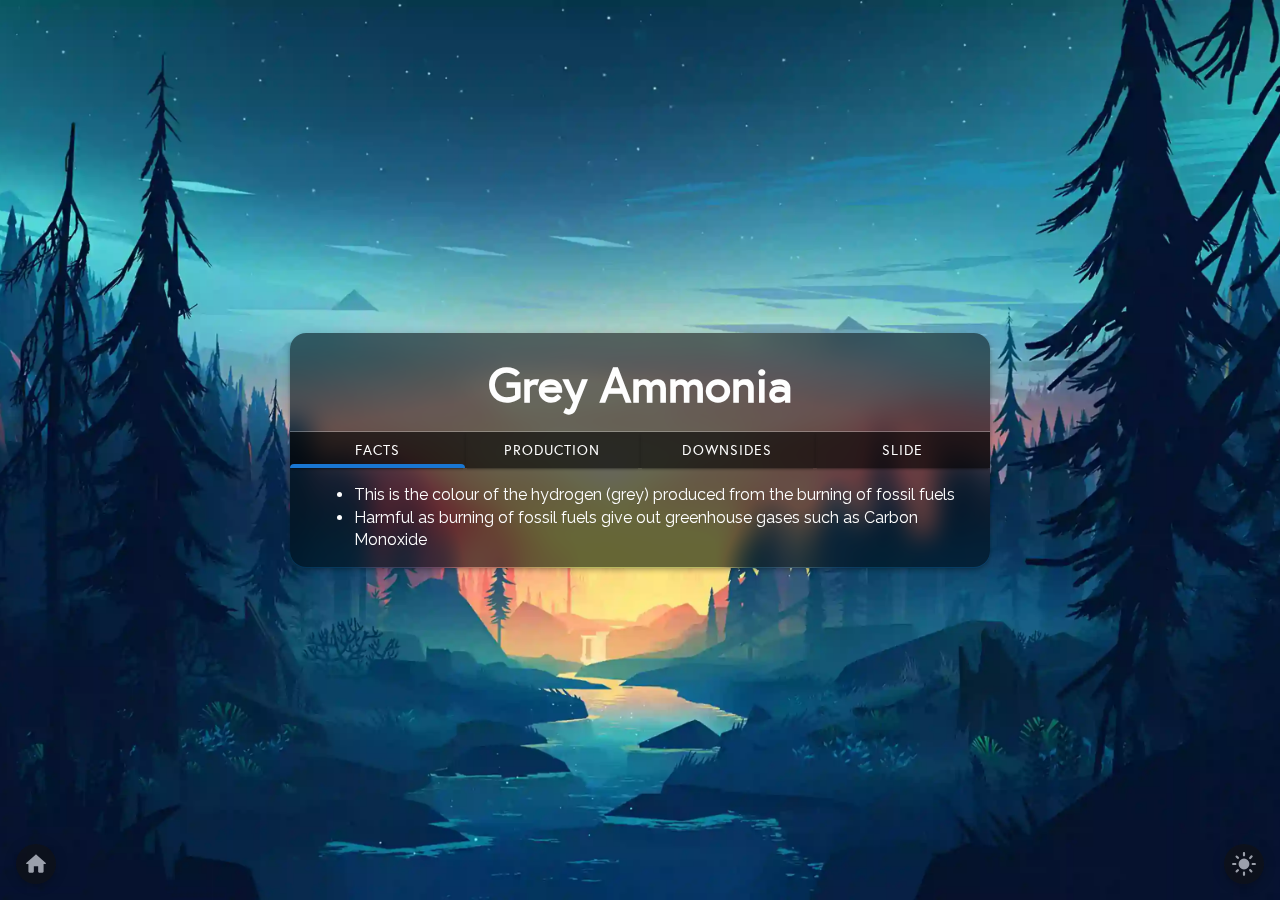
==== commit 1bd89cd5: "UI changes" ====
--- a/viewer.html
+++ b/viewer.html
@@ -17,10 +17,12 @@
     <link rel="stylesheet" href="assets/atoms.min.css">
     <link rel="stylesheet" href="assets/viewer.min.css">
     <link rel="stylesheet" href="assets/fonts.min.css">
+    <link rel="stylesheet" href="assets/lib/ripple.min.css">
 
     <script src="assets/lib/themeHandler.min.js" defer></script>
     <script src="assets/javascript/viewer.min.js" defer></script>
     <script src="assets/javascript/main.min.js" defer></script>
+    <script src="assets/lib/ripple.min.js" defer></script>
 </head>
 <body class="ctr-c fh s1">
 <!-- Bottom right theme button -->
@@ -47,10 +49,10 @@
     <div class="btr-br fb"></div>
     <!------>
     <nav>
-        <button onclick="setPage(1)">Facts</button>
-        <button onclick="setPage(2)">Production</button>
-        <button onclick="setPage(3)">Downsides</button>
-        <button onclick="setPage(4)">Slide</button>
+        <button onclick="setPage(1)" class="outlined ripple btn">Facts</button>
+        <button onclick="setPage(2)" class="outlined ripple btn">Production</button>
+        <button onclick="setPage(3)" class="outlined ripple btn">Downsides</button>
+        <button onclick="setPage(4)" class="outlined ripple btn">Slide</button>
         <div></div>
     </nav>
     <div class="cs">
@@ -77,10 +79,10 @@
     <div class="btr-br"></div>
     <!------>
     <nav>
-        <button onclick="setPage(1)">Facts</button>
-        <button onclick="setPage(2)">Production</button>
-        <button onclick="setPage(3)">Downsides</button>
-        <button onclick="setPage(4)">Slide</button>
+        <button onclick="setPage(1)" class="outlined ripple btn">Facts</button>
+        <button onclick="setPage(2)" class="outlined ripple btn">Production</button>
+        <button onclick="setPage(3)" class="outlined ripple btn">Downsides</button>
+        <button onclick="setPage(4)" class="outlined ripple btn">Slide</button>
         <div></div>
     </nav>
     <div class="cs">
@@ -118,10 +120,10 @@
     <div class="btr-br fb"></div>
     <!------>
     <nav>
-        <button onclick="setPage(1)">Facts</button>
-        <button onclick="setPage(2)">Production</button>
-        <button onclick="setPage(3)">Downsides</button>
-        <button onclick="setPage(4)">Slides</button>
+        <button onclick="setPage(1)" class="outlined ripple btn">Facts</button>
+        <button onclick="setPage(2)" class="outlined ripple btn">Production</button>
+        <button onclick="setPage(3)" class="outlined ripple btn">Downsides</button>
+        <button onclick="setPage(4)" class="outlined ripple btn">Slide</button>
         <div></div>
     </nav>
     <div class="cs">
@@ -158,10 +160,10 @@
     <div class="btr-br fb"></div>
     <!------>
     <nav>
-        <button onclick="setPage(1)">Facts</button>
-        <button onclick="setPage(2)">Production</button>
-        <button onclick="setPage(3)">Downsides</button>
-        <button onclick="setPage(4)">Slide</button>
+        <button onclick="setPage(1)" class="outlined ripple btn">Facts</button>
+        <button onclick="setPage(2)" class="outlined ripple btn">Production</button>
+        <button onclick="setPage(3)" class="outlined ripple btn">Downsides</button>
+        <button onclick="setPage(4)" class="outlined ripple btn">Slide</button>
         <div></div>
     </nav>
     <div class="cs">
--- a/assets/main.min.css
+++ b/assets/main.min.css
@@ -1 +1 @@
-body,body.lm{--brand:#1976d2;--p-brand:#1668ba;--s-brand:#13589c;--on-brand:#fff}body{padding:0;--g-green:#81c995;--g-orange:#fdd663;--g-red:#f28b82;--g-blue:#8ab4f8;--m-bg:#121212;--opp-bg:#fefefe;--not-that-opp-bg:rgba(255, 255, 255, .3);--ab-bg:rgba(0, 0, 0, .6);--flat-bg:#3f3f3f;--raised-bg:#5f5f5f;--higher-raised-bg:#7f7f7f;--max-raised-bg:#8f8f8f;--always-black:#000;--always-white:#fff;--not-funny-radius:.4rem;--funny-radius:1rem;--funnier-radius:1.5rem;--dont-use-this-radius:9999rem;--theme-trans-time:.44s;--misty:blur(12px) saturate(120%) brightness(120%);background-color:var(--m-bg);font-family:'Raleway',"Helvetica Neue",Helvetica,Courier,sans-serif;color:var(--opp-bg, #eee);transition:all var(--theme-trans-time) ease-in-out;transition-property:color,background-color}body.lm{--g-green:#34a853;--g-orange:#f9bb2d;--g-red:#ea4335;--g-blue:#4285f4;--m-bg:#fefefe;--opp-bg:#121212;--not-that-opp-bg:rgba(0, 0, 0, .3);--ab-bg:rgba(255, 255, 255, .6);--flat-bg:#ddd;--raised-bg:#ccc;--higher-raised-bg:#aaa;--max-raised-bg:#888}h1,h2,h3,h4{font-family:'Europa Regular',Helvetica,"Roboto Slab",Roboto,Arial,sans-serif}.f-btn,button{display:inline-block;-webkit-tap-highlight-color:transparent;border:0;outline:0;min-height:2rem;border-radius:var(--not-funny-radius);background-color:var(--brand);color:var(--on-brand);transition:background-color .2s ease-in-out,box-shadow .3s ease-in;box-shadow:0 3px 1px -2px rgba(0,0,0,.2),0 2px 2px 0 rgba(0,0,0,.14),0 1px 5px 0 rgba(0,0,0,.12);font-size:.8rem;line-height:2.25rem;font-weight:500;letter-spacing:.0892857143em;text-decoration:none;text-transform:uppercase;font-family:"Europa Regular",Roboto,Helvetica,sans-serif;padding:0 1rem}.f-btn:hover,button:hover{background-color:var(--p-brand);box-shadow:0 2px 4px -1px rgba(0,0,0,.2),0 4px 5px 0 rgba(0,0,0,.14),0 1px 10px 0 rgba(0,0,0,.12)}.f-btn:active,button:active{background-color:var(--s-brand)}button.ic-btn{height:2.5rem;width:2.5rem;border-radius:50%;background-color:var(--m-bg, #555);transition:all .2s ease-in-out;transition-property:background-color,opacity;opacity:.6;box-shadow:0 3px 5px -1px rgba(0,0,0,.2),0 6px 10px 0 rgba(0,0,0,.14),0 1px 18px 0 rgba(0,0,0,.12)}button.ic-btn.nbg{background-color:transparent!important}button.ic-btn:hover{background-color:var(--flat-bg, #666);opacity:1}button.ic-btn:active{background-color:var(--raised-bg, #888)}button.ic-btn#tBtn{transition:all .4s cubic-bezier(.53,.53,.49,1.59)}body.lm button.ic-btn#tBtn{transform:rotate(-360deg)}body.lm button.ic-btn>img{filter:invert(1)}button.ic-btn.lg>img{width:2.2rem;height:2.2rem}button.ic-btn>img{width:1.6rem;height:1.6rem;transition:filter var(--theme-trans-time) ease-in-out}div.c,header{backdrop-filter:var(--misty)}header{position:fixed;margin-top:-3.4rem;left:0;height:3.4rem;z-index:22;width:calc(100% - 2.4rem);display:flex;align-items:center;padding:0 1.2rem;transition:margin-top .3s cubic-bezier(.4,0,0,1);background-color:var(--ab-bg, #111);border-radius:0 0 var(--funny-radius) var(--funny-radius)}header.v{margin-top:0}body,header>*{margin:0}.btr-br{height:1px;background-color:var(--not-that-opp-bg);border-radius:1px}img{user-select:none;-webkit-user-drag:none}div.c{background-color:var(--ab-bg);transition:background-color .44s ease-in-out}table{border-collapse:collapse}td,th{border:1px solid var(--not-that-opp-bg);padding:.5rem}thead>tr>th{border-top:none;padding-top:1rem}tbody>tr>td:first-child,thead>tr>th:first-child{border-left:none;padding-left:1rem}tbody>tr>td:last-child,thead>tr>th:last-child{border-right:none;padding-right:1rem}tbody>tr:last-child>td{border-bottom:none;padding-bottom:1rem}footer{background-color:var(--flat-bg);border-radius:var(--funny-radius) var(--funny-radius) 0 0;padding:1rem}footer>div.fr{display:flex;flex-wrap:wrap;margin:.7rem 0}footer>div.fr>a{color:var(--g-blue)}::-webkit-scrollbar{background-color:#fff;width:14px}::-webkit-scrollbar-track{background-color:#2b2b2b}::-webkit-scrollbar-corner{background-color:#2b2b2b}body.light ::-webkit-scrollbar-corner,body.light ::-webkit-scrollbar-track{background-color:#dfdfdf}::-webkit-scrollbar-thumb{background-color:#6b6b6b;border-radius:14px;border:3px solid #2b2b2b;transition:all 500ms ease-out}::-webkit-scrollbar-thumb:hover{background-color:#959595}.light ::-webkit-scrollbar-thumb{background-color:#969696!important;border:3px solid #dfdfdf!important}.light ::-webkit-scrollbar-thumb:hover{background-color:#656565!important}+body,body.lm{--brand: #1976d2;--theme: var(--brand);--p-brand: #1668ba;--s-brand: #13589c;--on-brand: #fff}body{padding:0;--g-green: #81c995;--g-orange: #fdd663;--g-red: #f28b82;--g-blue: #8ab4f8;--m-bg: #121212;--opp-bg: #fefefe;--not-that-opp-bg: rgba(255, 255, 255, .3);--ab-bg: rgba(0, 0, 0, .6);--flat-bg: #3f3f3f;--raised-bg: #5f5f5f;--higher-raised-bg: #7f7f7f;--max-raised-bg: #8f8f8f;--always-black: #000;--always-white: #fff;--not-funny-radius: .4rem;--funny-radius: 1rem;--funnier-radius: 1.5rem;--dont-use-this-radius: 9999rem;--theme-trans-time: .44s;--misty: blur(12px) saturate(120%) brightness(120%);background-color:var(--m-bg);font-family:'Raleway',"Helvetica Neue",Helvetica,Courier,sans-serif;color:var(--opp-bg, #eee);transition:all var(--theme-trans-time) ease-in-out;transition-property:color,background-color}body.lm{--g-green: #34a853;--g-orange: #f9bb2d;--g-red: #ea4335;--g-blue: #4285f4;--m-bg: #fefefe;--opp-bg: #121212;--not-that-opp-bg: rgba(0, 0, 0, .3);--ab-bg: rgba(255, 255, 255, .6);--flat-bg: #ddd;--raised-bg: #ccc;--higher-raised-bg: #aaa;--max-raised-bg: #888;--ripple-fill: #000}h1,h2,h3,h4{font-family:'Europa Regular',Helvetica,"Roboto Slab",Roboto,Arial,sans-serif}.f-btn,button{border:0;font-size:.8rem;font-weight:500;letter-spacing:.0892857143em;text-decoration:none;text-transform:uppercase;font-family:"Europa Regular",Roboto,Helvetica,sans-serif}button.ic-btn{height:2.5rem;width:2.5rem;border-radius:50%;background-color:var(--m-bg, #555);transition:all .2s ease-in-out;transition-property:background-color,opacity;opacity:.6;box-shadow:0 3px 5px -1px rgba(0,0,0,.2),0 6px 10px 0 rgba(0,0,0,.14),0 1px 18px 0 rgba(0,0,0,.12)}button.ic-btn.nbg{background-color:transparent!important}button.ic-btn:hover{background-color:var(--flat-bg, #666);opacity:1}button.ic-btn:active{background-color:var(--raised-bg, #888)}button.ic-btn#tBtn{transition:all .4s cubic-bezier(.53,.53,.49,1.59)}body.lm button.ic-btn#tBtn{transform:rotate(-360deg)}body.lm button.ic-btn>img{filter:invert(1)}button.ic-btn.lg>img{width:2.2rem;height:2.2rem}button.ic-btn>img{width:1.6rem;height:1.6rem;transition:filter var(--theme-trans-time) ease-in-out}div.c,header{backdrop-filter:var(--misty)}header{position:fixed;margin-top:-3.4rem;left:0;height:3.4rem;z-index:22;width:calc(100% - 2.4rem);display:flex;align-items:center;padding:0 1.2rem;transition:margin-top .3s cubic-bezier(.4,0,0,1);background-color:var(--ab-bg, #111);border-radius:0 0 var(--funny-radius) var(--funny-radius)}header.v{margin-top:0}body,header>*{margin:0}.btr-br{height:1px;background-color:var(--not-that-opp-bg);border-radius:1px}img{user-select:none;-webkit-user-drag:none}div.c{background-color:var(--ab-bg);transition:background-color .44s ease-in-out}table{border-collapse:collapse}td,th{border:1px solid var(--not-that-opp-bg);padding:.5rem}thead>tr>th{border-top:none;padding-top:1rem}tbody>tr>td:first-child,thead>tr>th:first-child{border-left:none;padding-left:1rem}tbody>tr>td:last-child,thead>tr>th:last-child{border-right:none;padding-right:1rem}tbody>tr:last-child>td{border-bottom:none;padding-bottom:1rem}footer{background-color:var(--flat-bg);border-radius:var(--funny-radius) var(--funny-radius) 0 0;padding:1rem}footer>div.fr{display:flex;flex-wrap:wrap;margin:.7rem 0}footer>div.fr>a{color:var(--g-blue)}::-webkit-scrollbar{background-color:#fff;width:14px}::-webkit-scrollbar-track{background-color:#2b2b2b}::-webkit-scrollbar-corner{background-color:#2b2b2b}body.light ::-webkit-scrollbar-corner,body.light ::-webkit-scrollbar-track{background-color:#dfdfdf}::-webkit-scrollbar-thumb{background-color:#6b6b6b;border-radius:14px;border:3px solid #2b2b2b;transition:all 500ms ease-out}::-webkit-scrollbar-thumb:hover{background-color:#959595}.light ::-webkit-scrollbar-thumb{background-color:#969696!important;border:3px solid #dfdfdf!important}.light ::-webkit-scrollbar-thumb:hover{background-color:#656565!important}--- a/assets/viewer.min.css
+++ b/assets/viewer.min.css
@@ -1 +1 @@
-body{background-image:url(../static/img/horizon.webp);background-position:center;background-size:cover;background-repeat:no-repeat;overflow:hidden}h2,h3,li,p,ul{line-height:1.4}div.c{display:none;max-height:80vh;max-width:min(calc(100vw - 2rem),700px);overflow:auto;padding:1.2rem 0 0;overflow-x:hidden;box-shadow:0 2px 4px -1px rgba(0,0,0,.2),0 4px 5px 0 rgba(0,0,0,.14),0 1px 10px 0 rgba(0,0,0,.12)}div.cs,nav{display:flex}nav{position:relative}nav>div{position:absolute;bottom:0;left:0;width:25%;height:.25rem;background-color:var(--brand);border-radius:4px 4px 0 0;transition:left .2s ease-in-out}body.s1 nav>div{left:0}body.s2 nav>div{left:25%}body.s3 nav>div{left:50%}body.s4 nav>div{left:75%}nav>button{width:25%;box-shadow:none;border-radius:0;background-color:var(--ab-bg);transition:all .44s ease-in-out;transition-property:background-color,color;color:var(--opp-bg)}div.cs{width:400%;transition:margin-left .2s ease-in-out}body.s1 div.cs,div.cs{margin-left:0}body.s2 div.cs{margin-left:-100%}body.s3 div.cs{margin-left:-200%}body.s4 div.cs{margin-left:-300%}div.cs>div{width:100%;padding:0 1.5rem;max-height:0;overflow:hidden;transition:max-height .5s ease-in-out}body.s1 div.cs>div.o,body.s2 div.cs>div.t,body.s3 div.cs>div.th,body.s4 div.cs>div.f{max-height:1000px}body.p__blue div.c.c__l,body.p__green div.c.c__l,body.p__grey div.c.c__l,body.p__turquoise div.c.c__l{display:none}body.p__blue div.c.c__blue,body.p__green div.c.c__green,body.p__grey div.c.c__grey,body.p__turquoise div.c.c__t,div.c.c__l{display:block}+body{background-image:url(../static/img/horizon.webp);background-position:center;background-size:cover;background-repeat:no-repeat;overflow:hidden}h2,h3,li,p,ul{line-height:1.4}div.c{display:none;max-height:80vh;max-width:min(calc(100vw - 2rem),700px);overflow:auto;padding:1.2rem 0 0;overflow-x:hidden;box-shadow:0 2px 4px -1px rgba(0,0,0,.2),0 4px 5px 0 rgba(0,0,0,.14),0 1px 10px 0 rgba(0,0,0,.12)}div.cs,nav{display:flex}nav{position:relative}nav>div{position:absolute;bottom:0;left:0;width:25%;height:.25rem;background-color:var(--brand);border-radius:4px 4px 0 0;transition:left .2s ease-in-out}body.s1 nav>div{left:0}body.s2 nav>div{left:25%}body.s3 nav>div{left:50%}body.s4 nav>div{left:75%}nav>button.btn{width:25%;box-shadow:none;border-radius:0;background-color:var(--ab-bg);transition:all .44s ease-in-out;transition-property:background-color,color;color:var(--opp-bg);border:0!important}div.cs{width:400%;transition:margin-left .2s ease-in-out}body.s1 div.cs,div.cs{margin-left:0}body.s2 div.cs{margin-left:-100%}body.s3 div.cs{margin-left:-200%}body.s4 div.cs{margin-left:-300%}div.cs>div{width:100%;padding:0 1.5rem;max-height:0;overflow:hidden;transition:max-height .5s ease-in-out}body.s1 div.cs>div.o,body.s2 div.cs>div.t,body.s3 div.cs>div.th,body.s4 div.cs>div.f{max-height:1000px}body.p__blue div.c.c__l,body.p__green div.c.c__l,body.p__grey div.c.c__l,body.p__turquoise div.c.c__l{display:none}body.p__blue div.c.c__blue,body.p__green div.c.c__green,body.p__grey div.c.c__grey,body.p__turquoise div.c.c__t,div.c.c__l{display:block}--- a/assets/lib/ripple.min.css
+++ b/assets/lib/ripple.min.css
@@ -0,0 +1 @@
+.btn{padding:.6rem 1rem;outline:0;border:0;border-radius:4px;display:inline-block;background-color:transparent;color:var(--theme);text-transform:uppercase;text-decoration:none;letter-spacing:.07rem;font-size:.88em;font-weight:400;user-select:none;transition:box-shadow .2s ease-in-out,background-color .25s ease-in-out,border .2s ease-in-out}.btn.icon{display:flex;width:min-content;padding:.75rem;border-radius:50%;--ripple-fill: #fff}.btn.icon.smaller{padding:.1875rem}.btn.icon.smaller>svg{width:18px;height:18px}.btn.icon.small>svg{width:20px;height:20px}.btn.icon.large>svg{width:35px;height:35px}.btn.icon:hover{background-color:#ffffff14}.btn.filled,.btn.outlined{box-shadow:0 3px 1px -2px rgba(0,0,0,.2),0 2px 2px 0 rgba(0,0,0,.14),0 1px 5px 0 rgba(0,0,0,.12)}.btn.filled{background-color:var(--theme);color:#fefefe;--ripple-fill: #fff}.btn.outlined{border:1px solid #1976d280}.btn,.btn.outlined{--ripple-fill: var(--theme)}.btn.filled:hover{background-color:#115293}.btn.outlined:hover{border:1px solid var(--theme);background-color:transparent}.btn:hover{background-color:var(--lightest-theme)}.btn.filled:active,.btn.outlined:active{box-shadow:0 2px 4px -1px rgba(0,0,0,.2),0 4px 5px 0 rgba(0,0,0,.14),0 1px 10px 0 rgba(0,0,0,.12)}.ripple{position:relative;overflow:hidden;cursor:pointer}.ripple.ripple-unbounded{overflow:visible}.ripple>div.ripple__container{display:block;opacity:var(--ripple-opacity, .3);border-radius:50%;position:absolute;z-index:10;pointer-events:none;width:1px;height:1px;transform:scale(0);transition:transform .55s cubic-bezier(.4,0,.2,1),opacity .55s ease-in-out;background-color:var(--ripple-fill, #fff)}